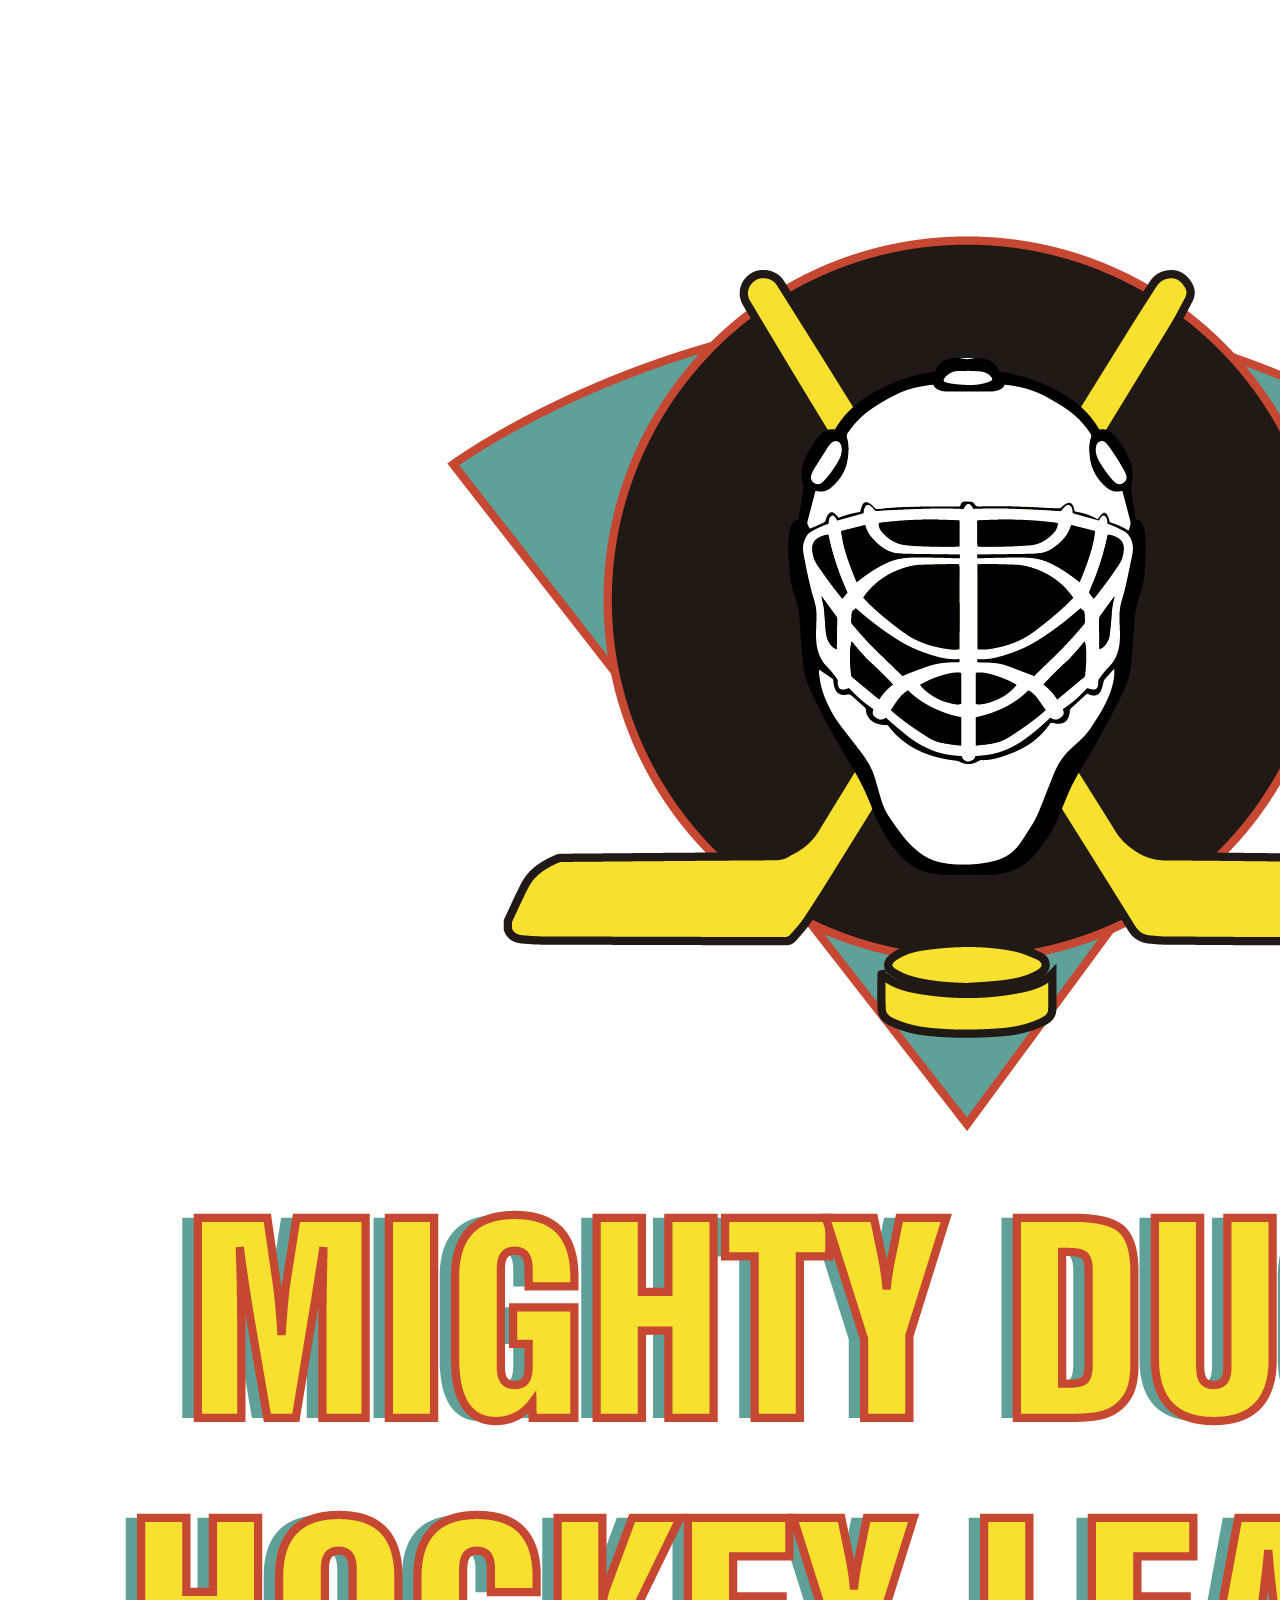
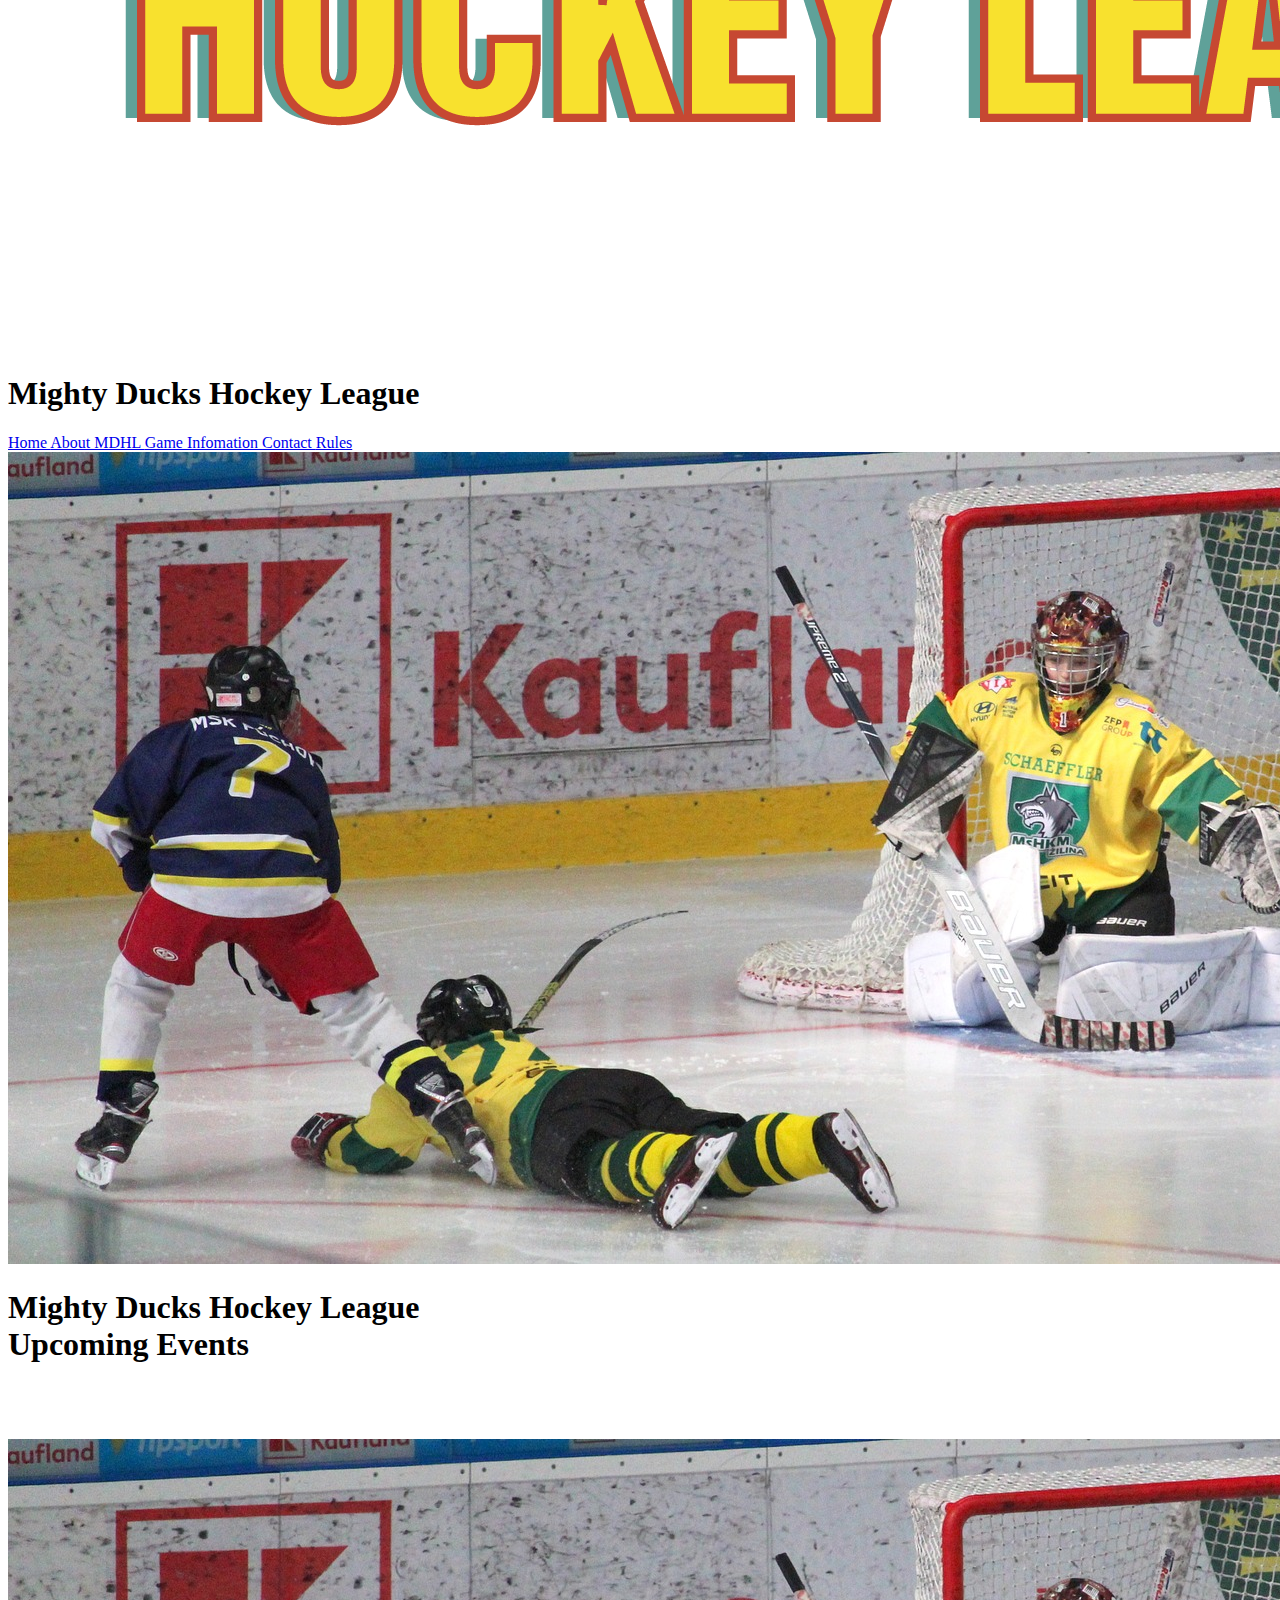
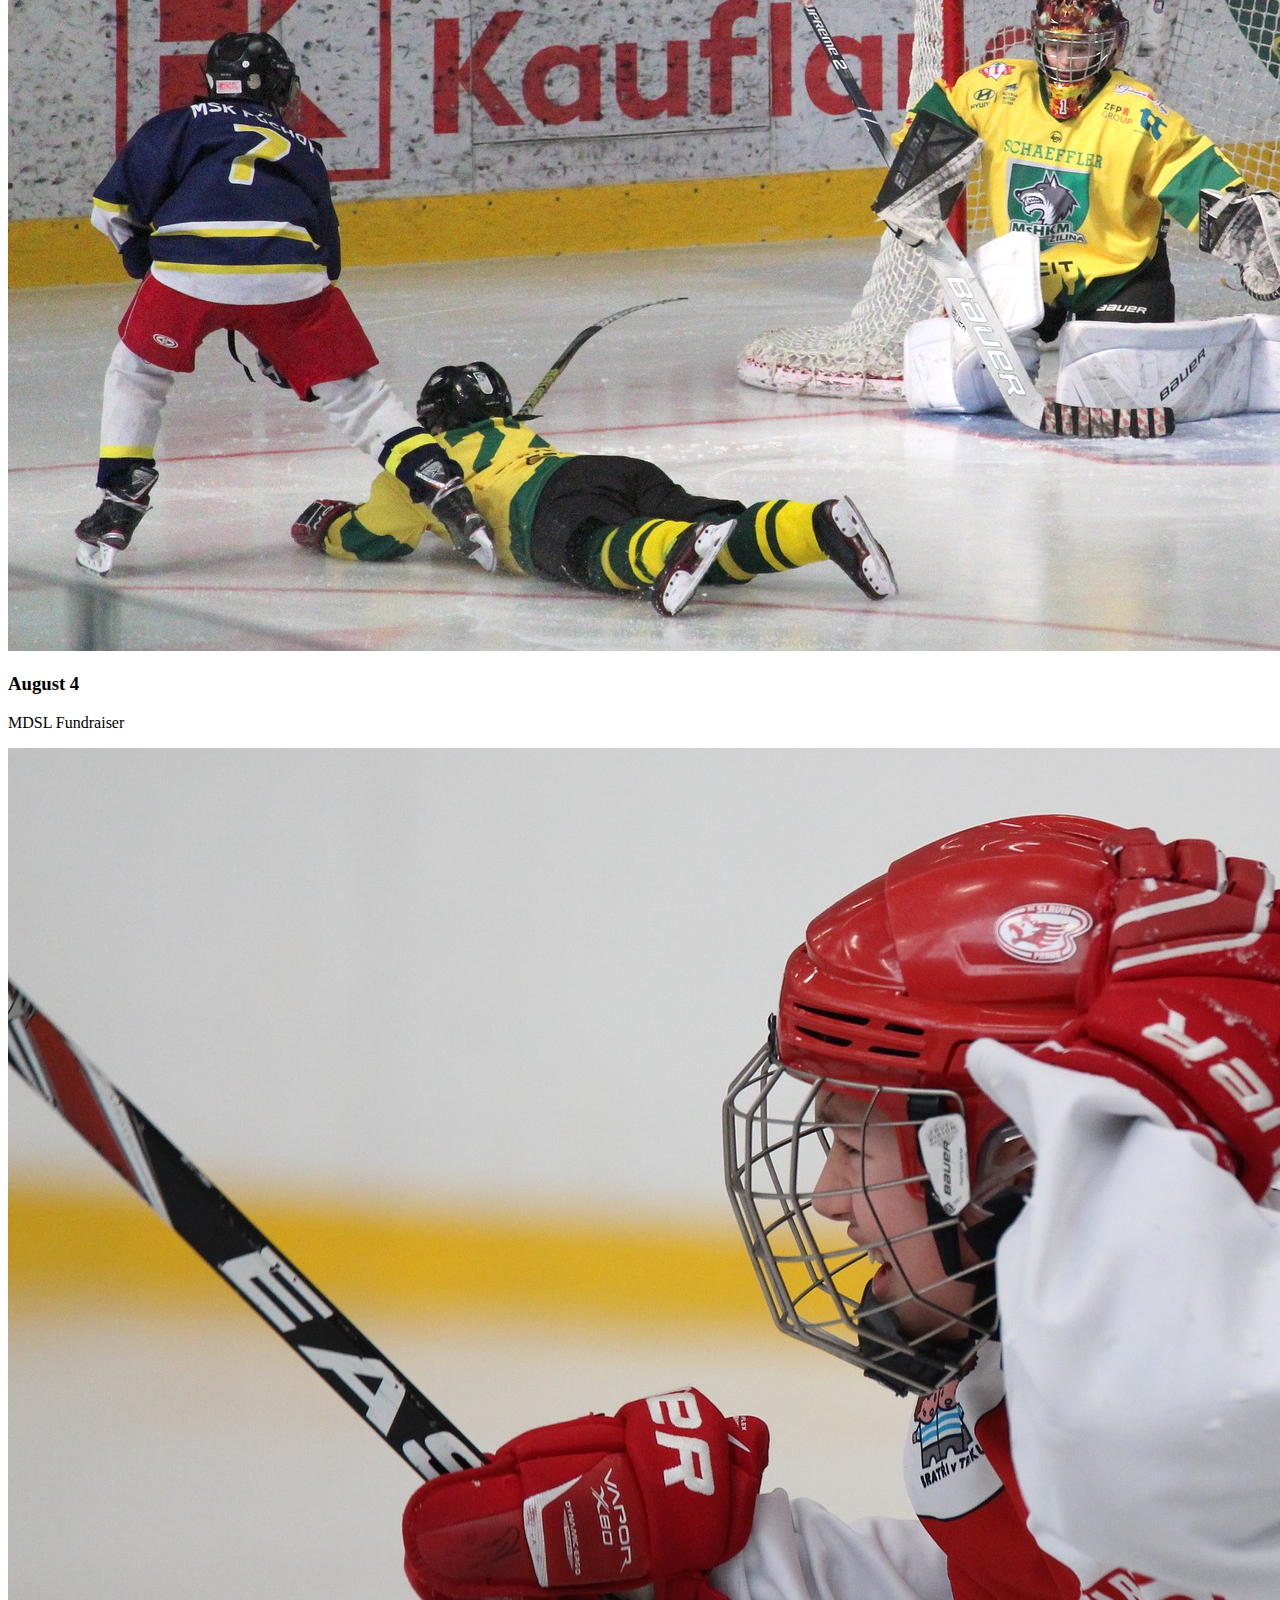
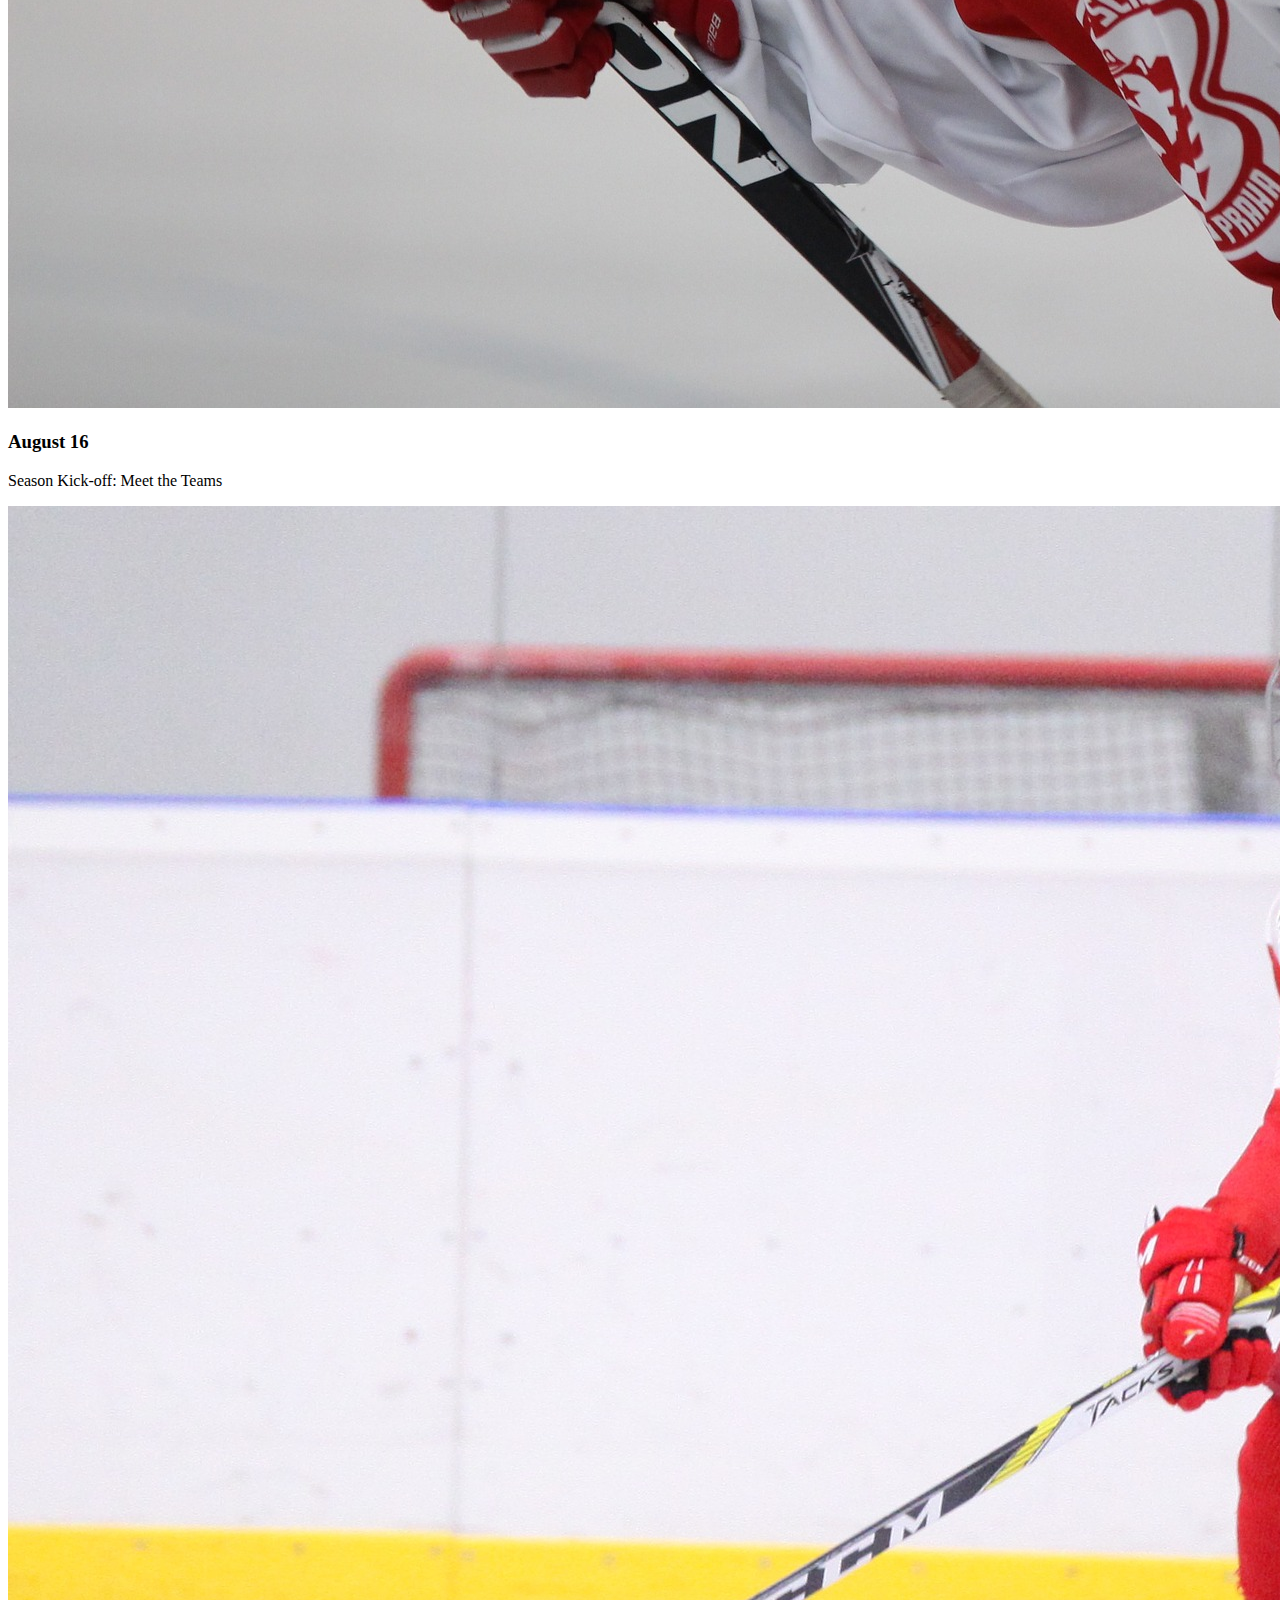
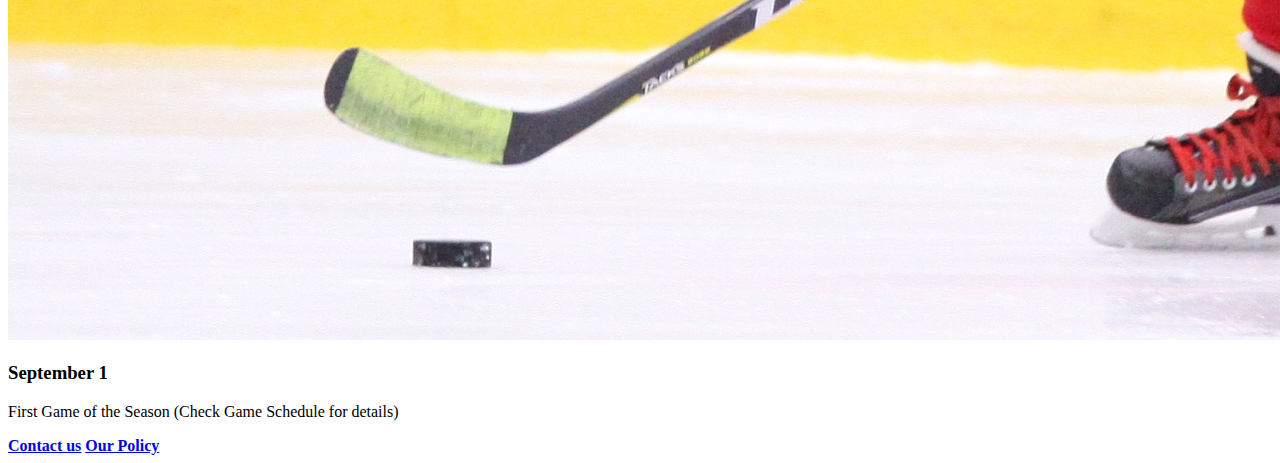
==== index.html @ 062b53f7 "fix:falto-commit" ====
<!DOCTYPE html>
<html lang="es">

<head>

  <link rel="stylesheet" href="./assets/styles/owndesign.css">
  <!-- <link rel="stylesheet" href="./assets/styles.css"> -->
  <!-- <link rel="stylesheet" href="./assets/Website_Design1.css"> -->
  <meta charset="UTF-8">
  <title>Mighty Ducks</title>
  <link rel="shortcut icon" href="./assets/Logo-Mighty-ducks-01.png">

</head>

<body>


  <header>     

    <nav class="navbar">
       <div> <img id="logo" src="./assets/Logo-Mighty-ducks-01.png" alt="image hockey 3"> </div> 
           
      <div class="title"><h1>Mighty Ducks Hockey League </h1></div>
      <div>
          <a class="button" href="#"> Home </a>
          <a  class="button" href="about.html"> About MDHL </a>        
          <a  class="button" href="schedule.html"> Game Infomation </a>         
          <a  class="button" href="contact.html"> Contact </a>
          <a  class="button" href="policy.html"> Rules </a>
        </div>  
    </nav>


    <img id="image1" src="./assets/design1_image2.jpg" alt="image-hockey-3">
   
  </header>

  <main>
<div><h1> Mighty Ducks Hockey League
  <br>
  Upcoming Events</h1></div>
  <br>
  <br>

      <div>        
          <article class="content">
              
              <br>
              <div class="contenedor">
                <section>
                    <img src="./assets/design1_image2.jpg" alt="Buenos Aires">
                    <div>
                        <h3>August 4</h3>
                        <p>MDSL Fundraiser</p>  
                    </div>
                </section>
          
                <section>
                  <img src="./assets/hockey-1.jpg" alt="Buenos Aires">
                  <div>
                      <h3>August 16</h3>
                      <p>Season Kick-off: Meet the Teams</p>
                  </div>
                  
              </section>
          
              <section>
                <img src="./assets/hockey-2.jpg " alt="Buenos Aires">
                <div>
                    <h3>September 1</h3>
                    <p>First Game of the Season (Check Game Schedule for details)</p>
                </div>


              </div>
            </section>
          </article>

     </div>


    

   </main>
  <footer>
                
         
    <a href="contact.html"><b> Contact us</b></a>
     
           
    <a href="policy.html"> <b> Our Policy </b></a>
    
   
  
 </footer>  

  
</body>

</html>
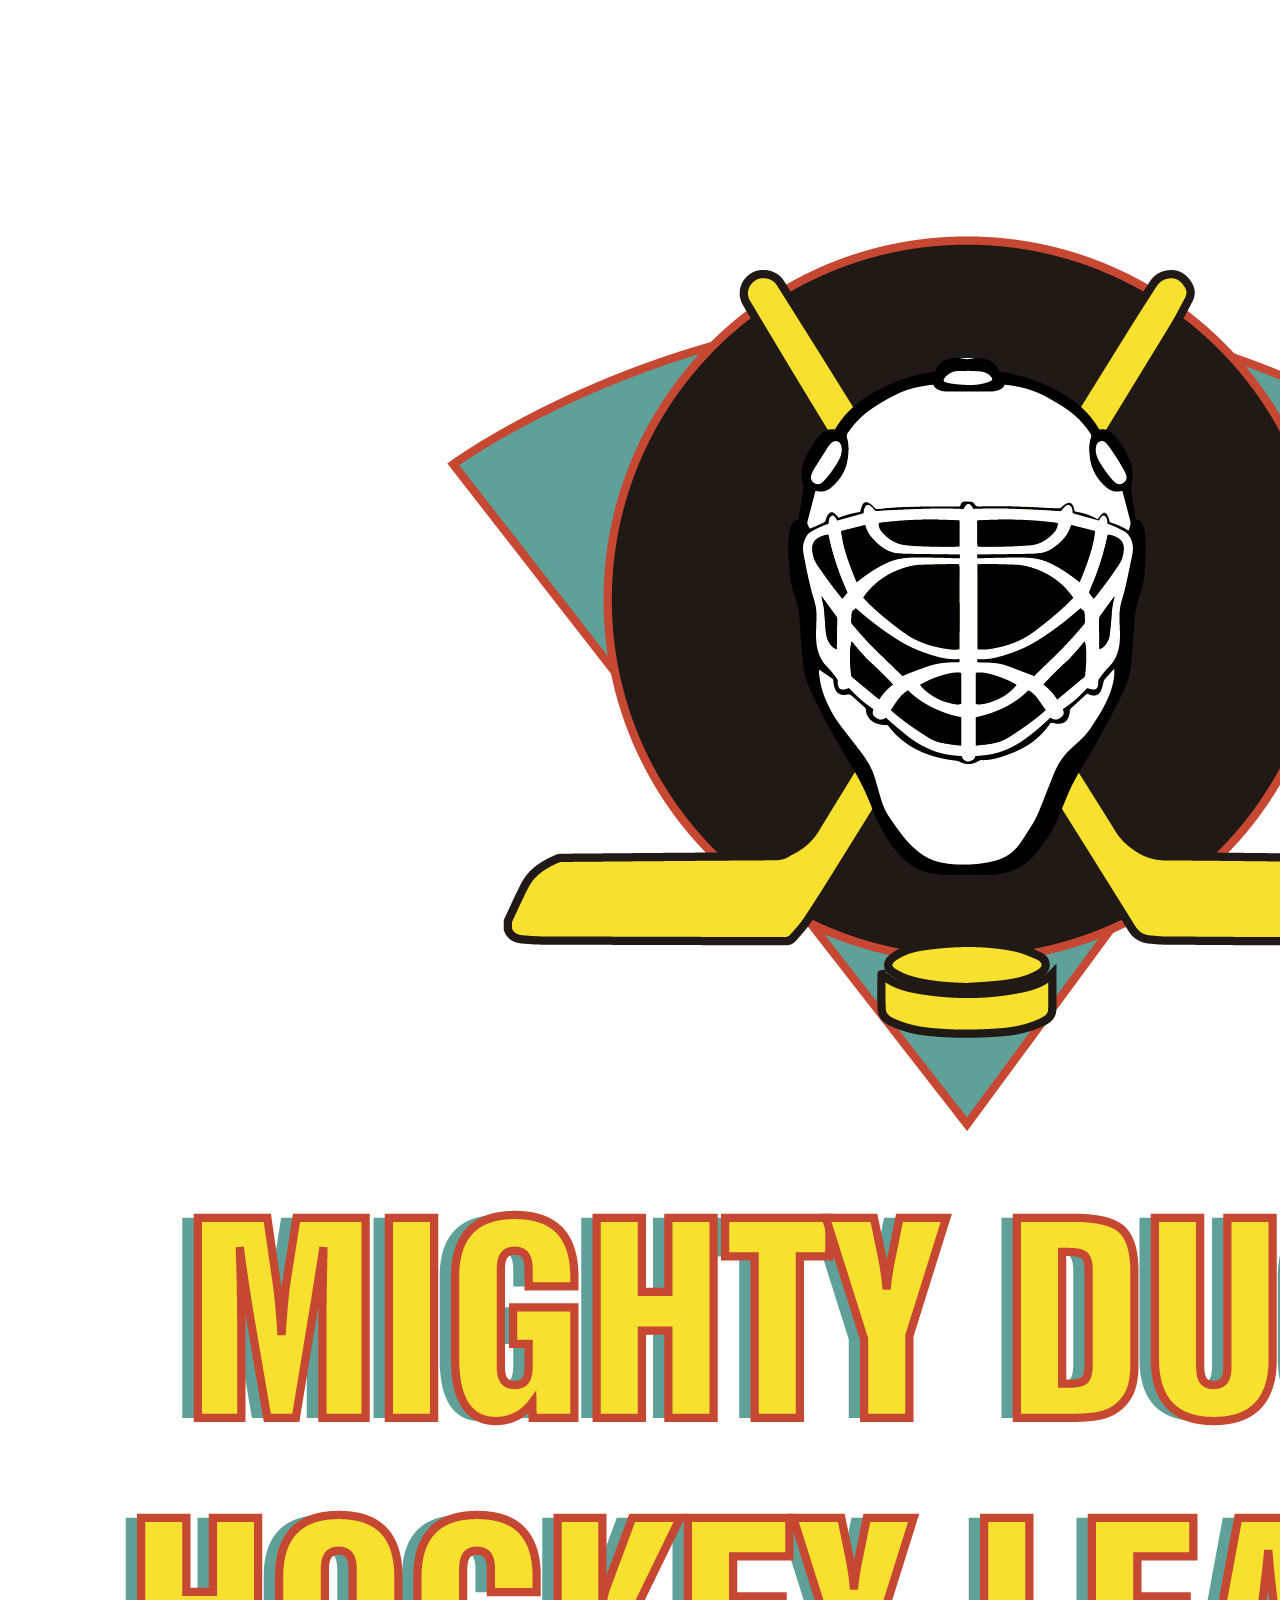
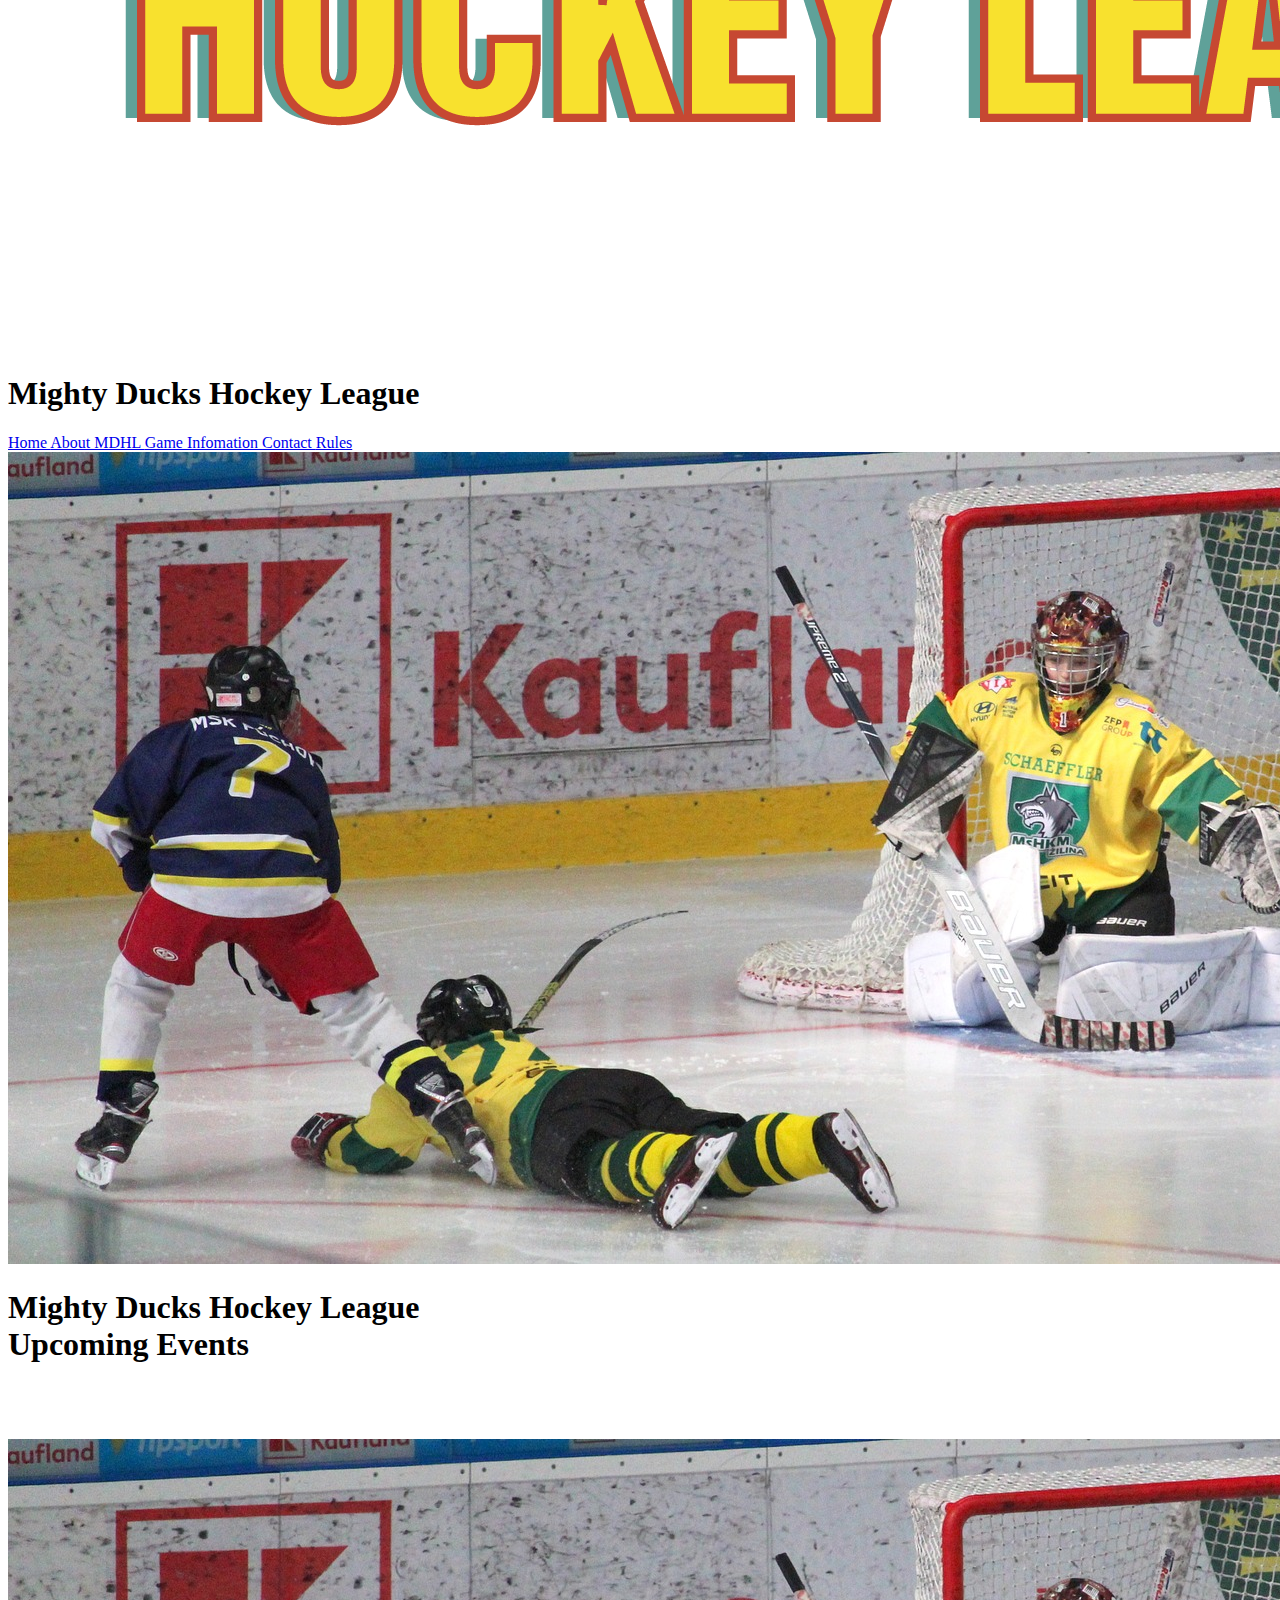
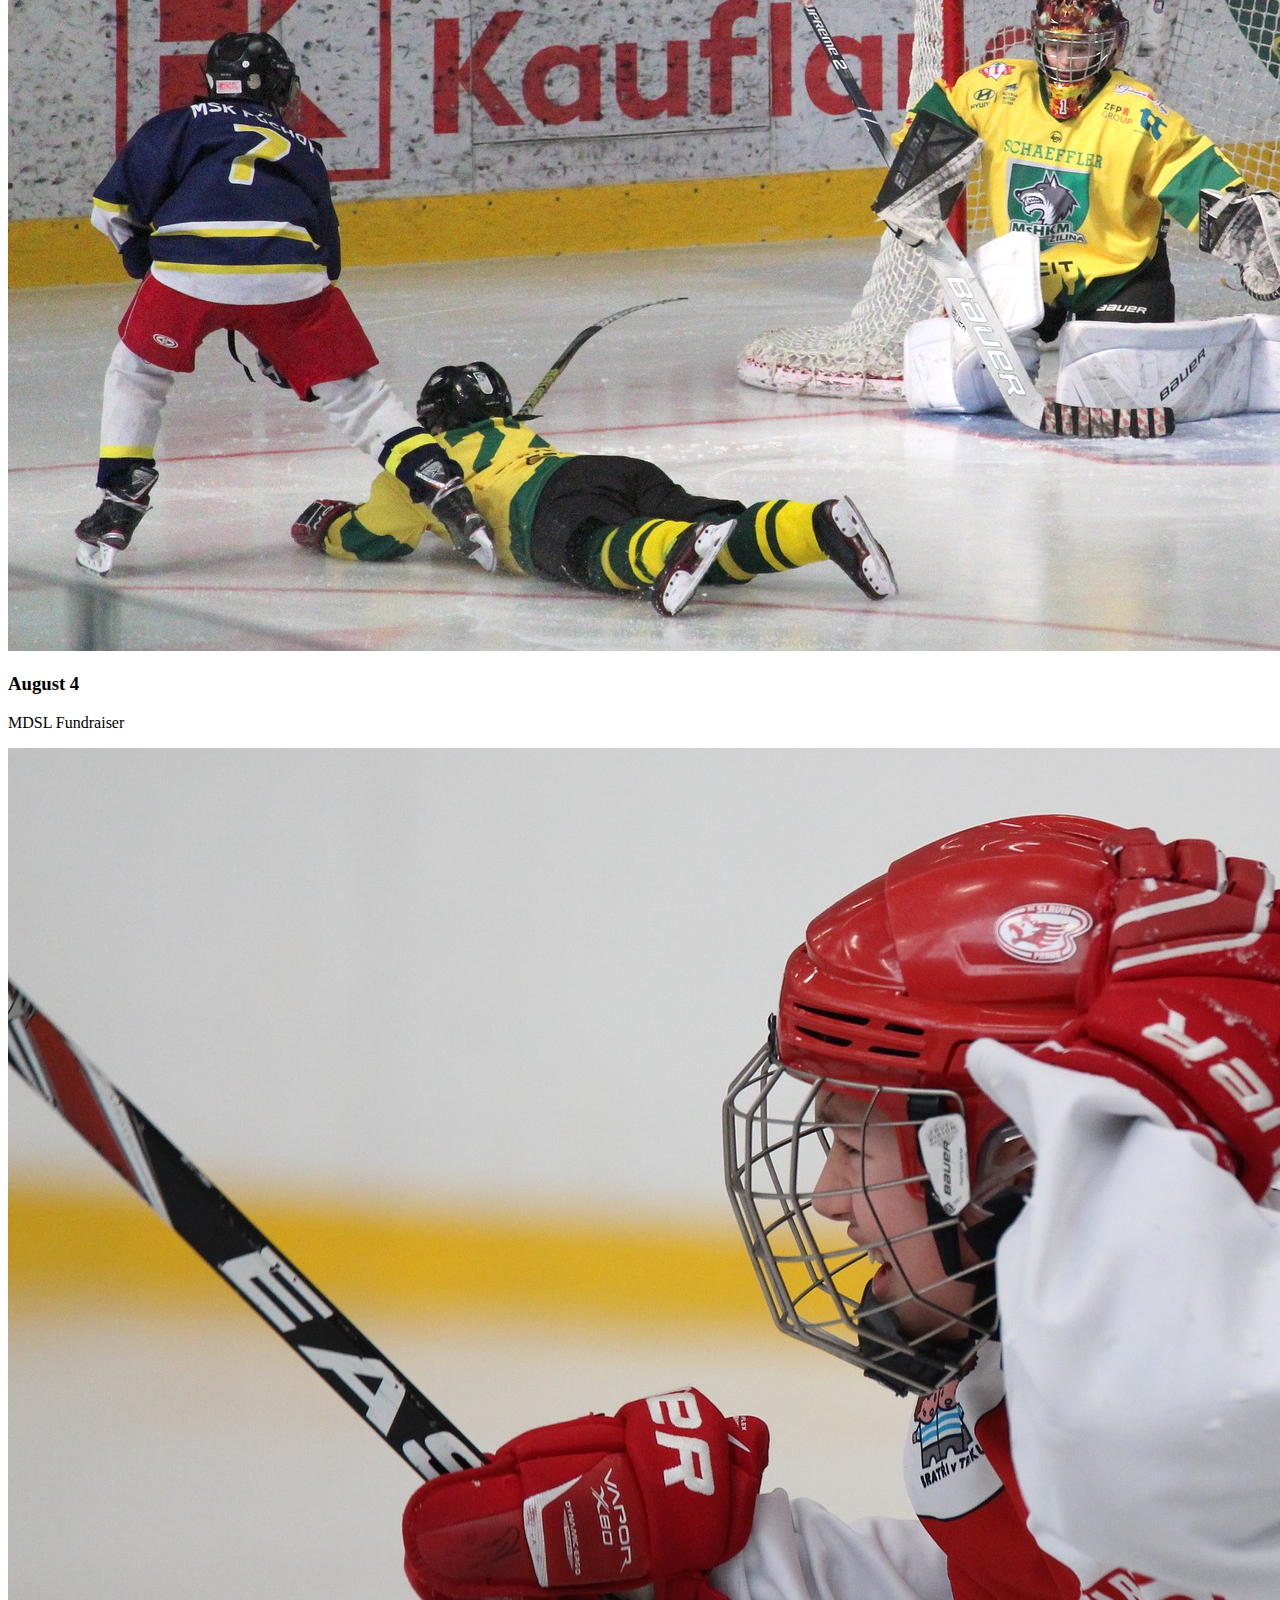
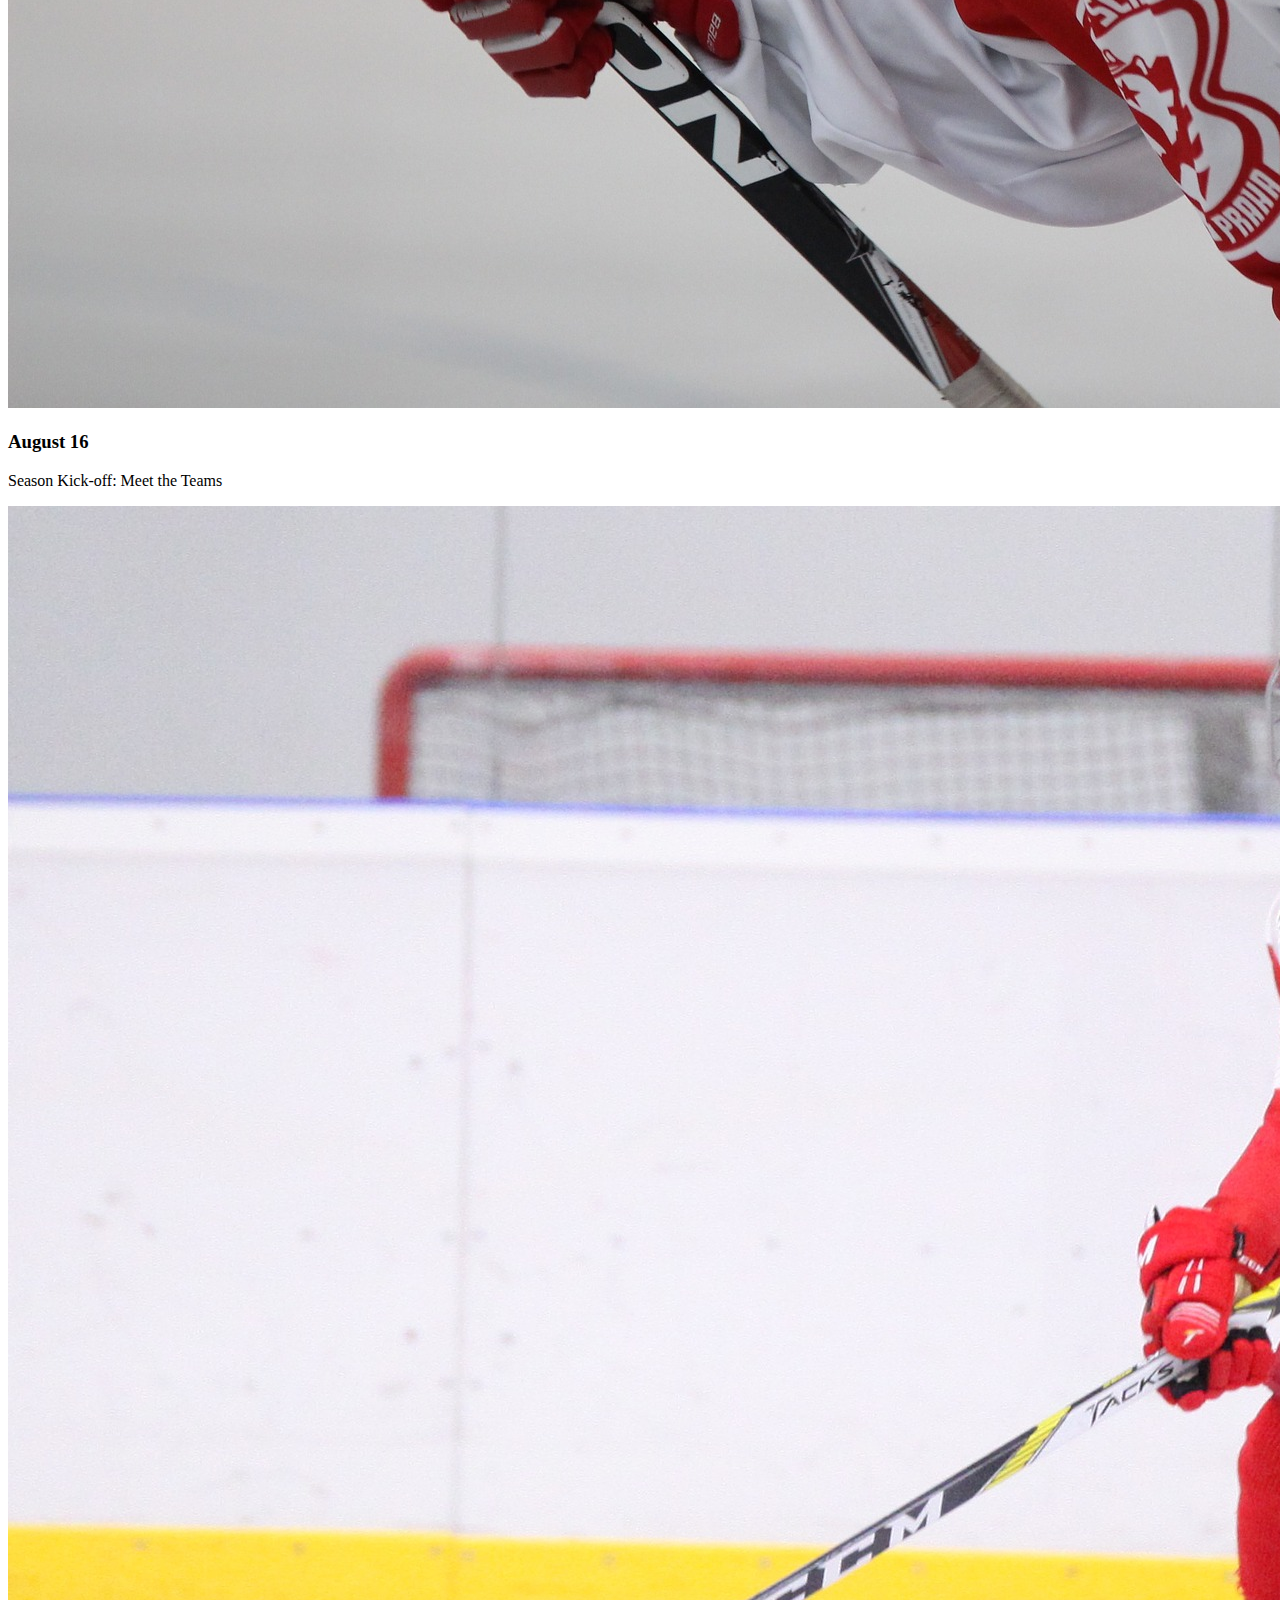
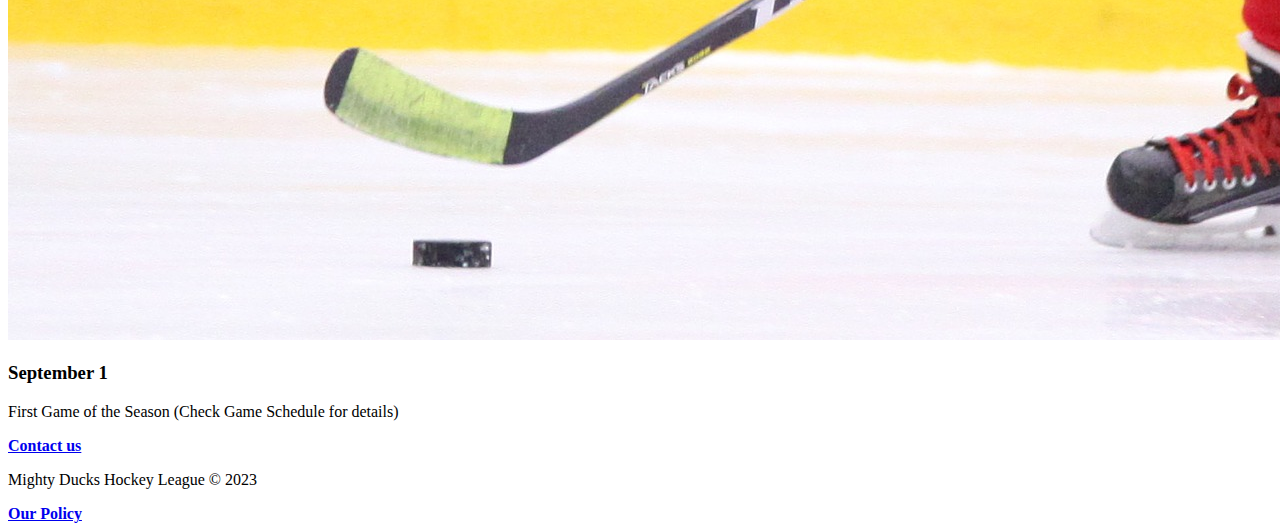
==== commit c7a2ba12: "fix footer margin left" ====
--- a/index.html
+++ b/index.html
@@ -15,35 +15,35 @@
 <body>
 
 
-  <header>     
-
-    <nav class="navbar">
-       <div> <img id="logo" src="./assets/Logo-Mighty-ducks-01.png" alt="image hockey 3"> </div> 
-           
-      <div class="title"><h1>Mighty Ducks Hockey League </h1></div>
-      <div>
-          <a class="button" href="#"> Home </a>
-          <a  class="button" href="about.html"> About MDHL </a>        
-          <a  class="button" href="schedule.html"> Game Infomation </a>         
-          <a  class="button" href="contact.html"> Contact </a>
-          <a  class="button" href="policy.html"> Rules </a>
-        </div>  
-    </nav>
+  <header>   
+      
+      
+    <img id="logo" src="./assets/Logo-Mighty-ducks-01.png" alt="image hockey 3"> </div> 
+            
+     <h1>Mighty Ducks Hockey League </h1>
+     <nav >     
+      <a  class="button" href="#"> Home </a>
+      <a  class="button" href="about.html"> About MDHL </a>        
+      <a  class="button" href="schedule.html"> Game Infomation </a>         
+      <a  class="button" href="contact.html"> Contact </a>
+      <a  class="button" href="policy.html"> Rules </a>           
+     </nav>
+ 
+    
+</header>
+<div><img id="image1" src="./assets/design1_image2.jpg" alt="image-hockey-3"></div>
 
 
-    <img id="image1" src="./assets/design1_image2.jpg" alt="image-hockey-3">
-   
-  </header>
+  <main>
 
-  <main>
+
 <div><h1> Mighty Ducks Hockey League
   <br>
   Upcoming Events</h1></div>
   <br>
   <br>
 
-      <div>        
-          <article class="content">
+     
               
               <br>
               <div class="contenedor">
@@ -74,9 +74,8 @@
 
               </div>
             </section>
-          </article>
 
-     </div>
+     
 
 
     
@@ -87,7 +86,7 @@
          
     <a href="contact.html"><b> Contact us</b></a>
      
-           
+    <p>Mighty Ducks Hockey League © 2023</p>
     <a href="policy.html"> <b> Our Policy </b></a>
     
    
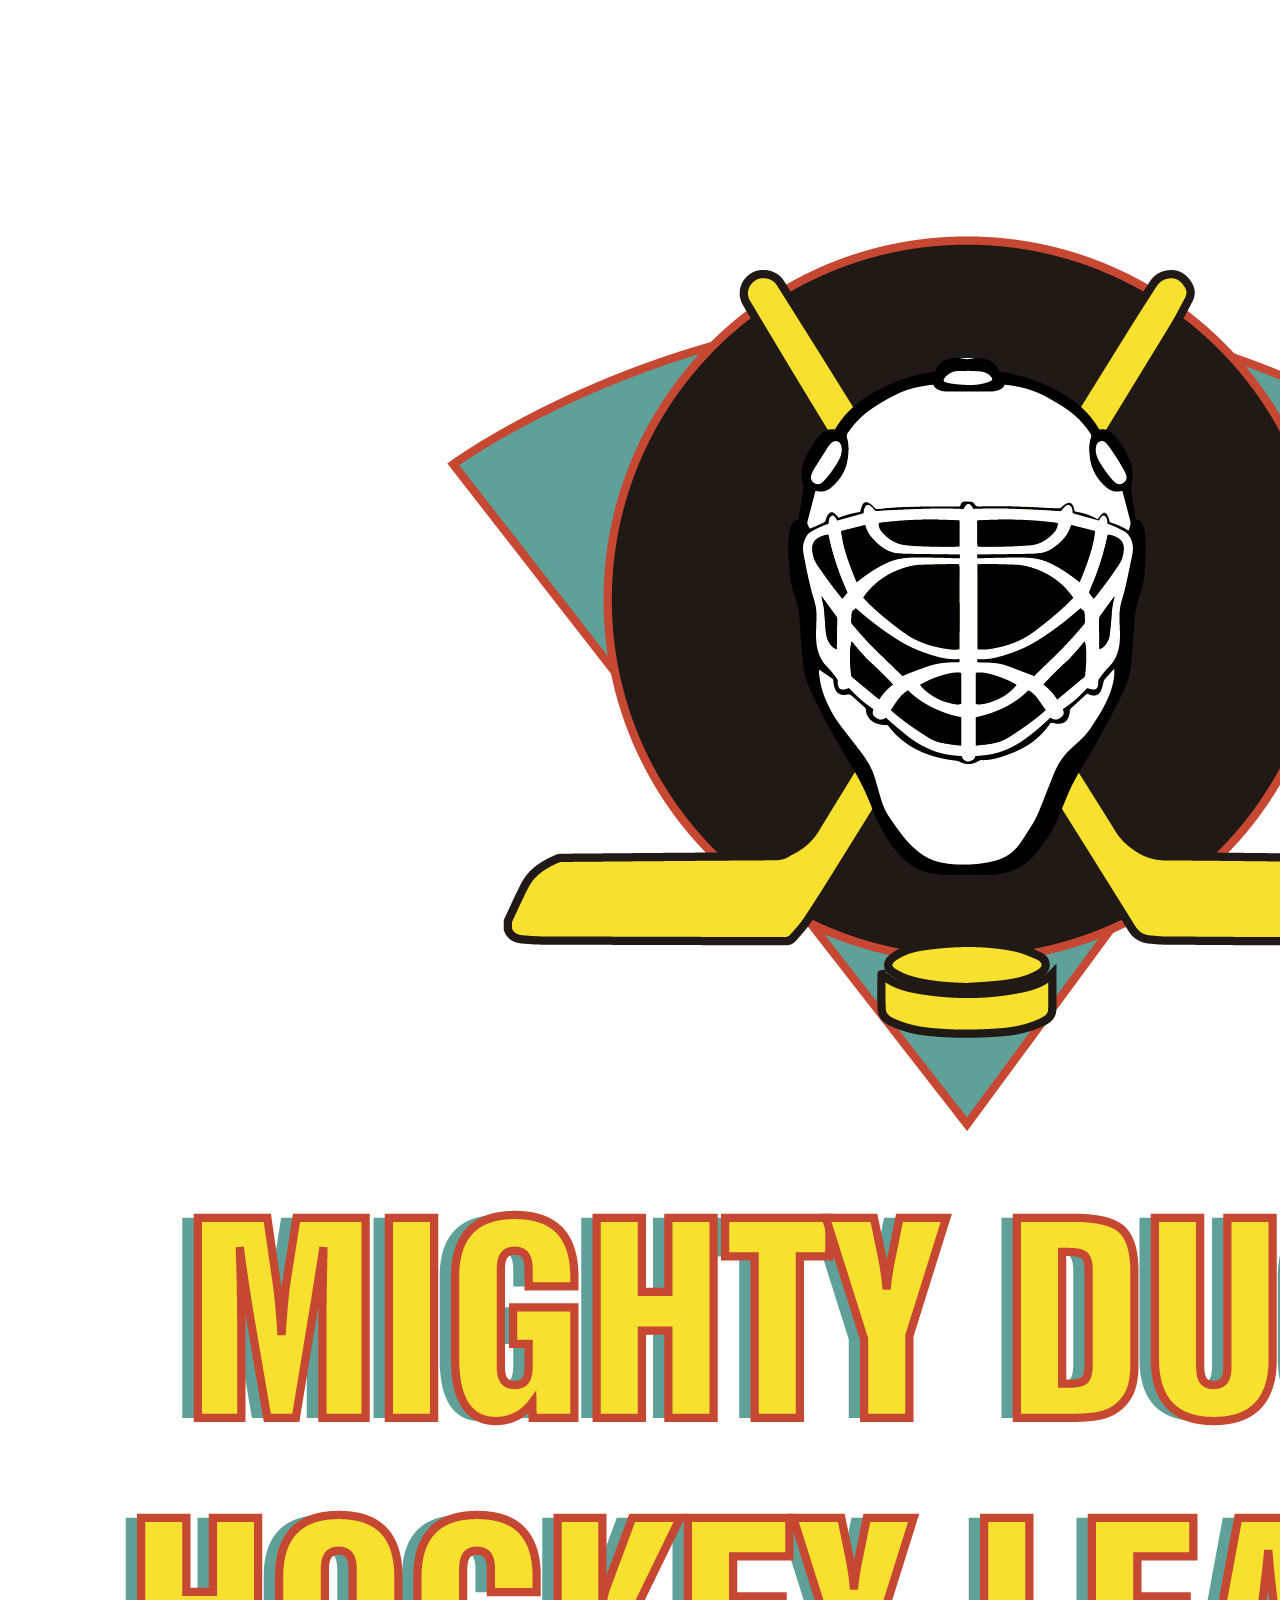
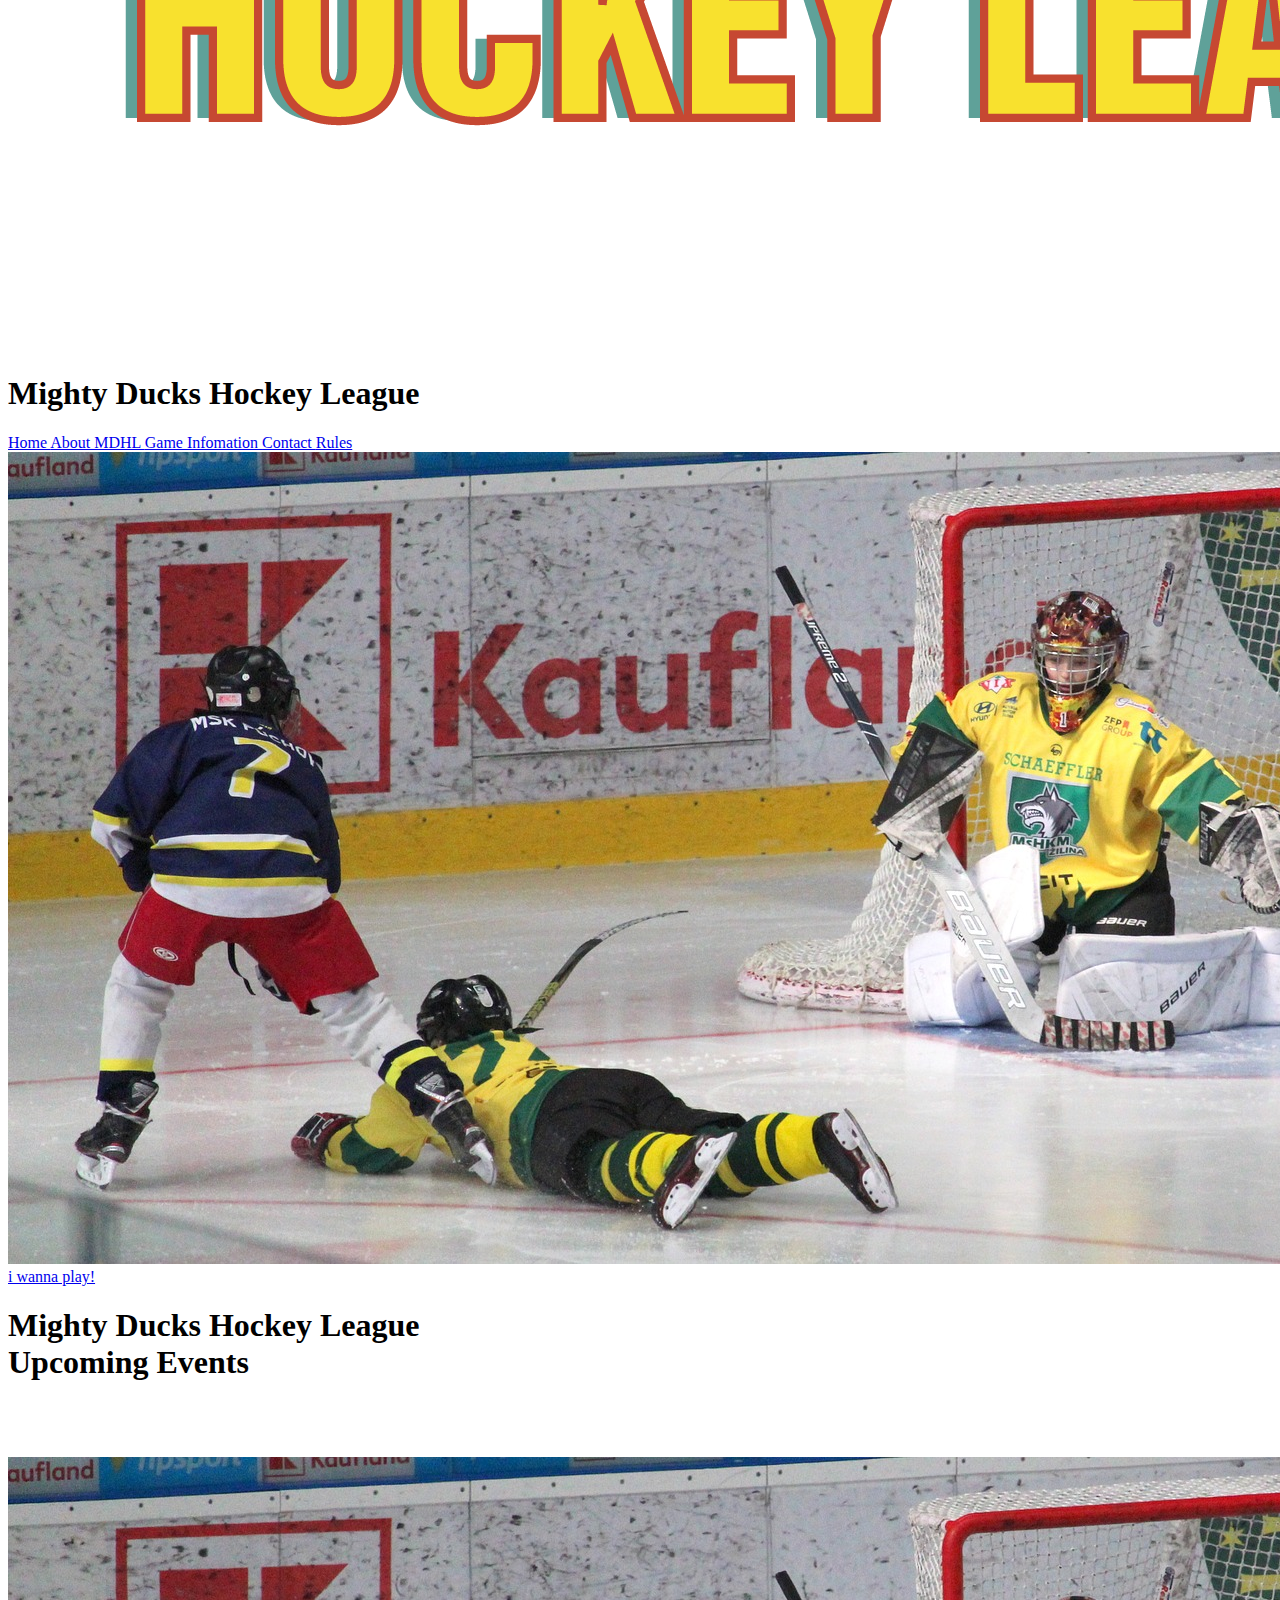
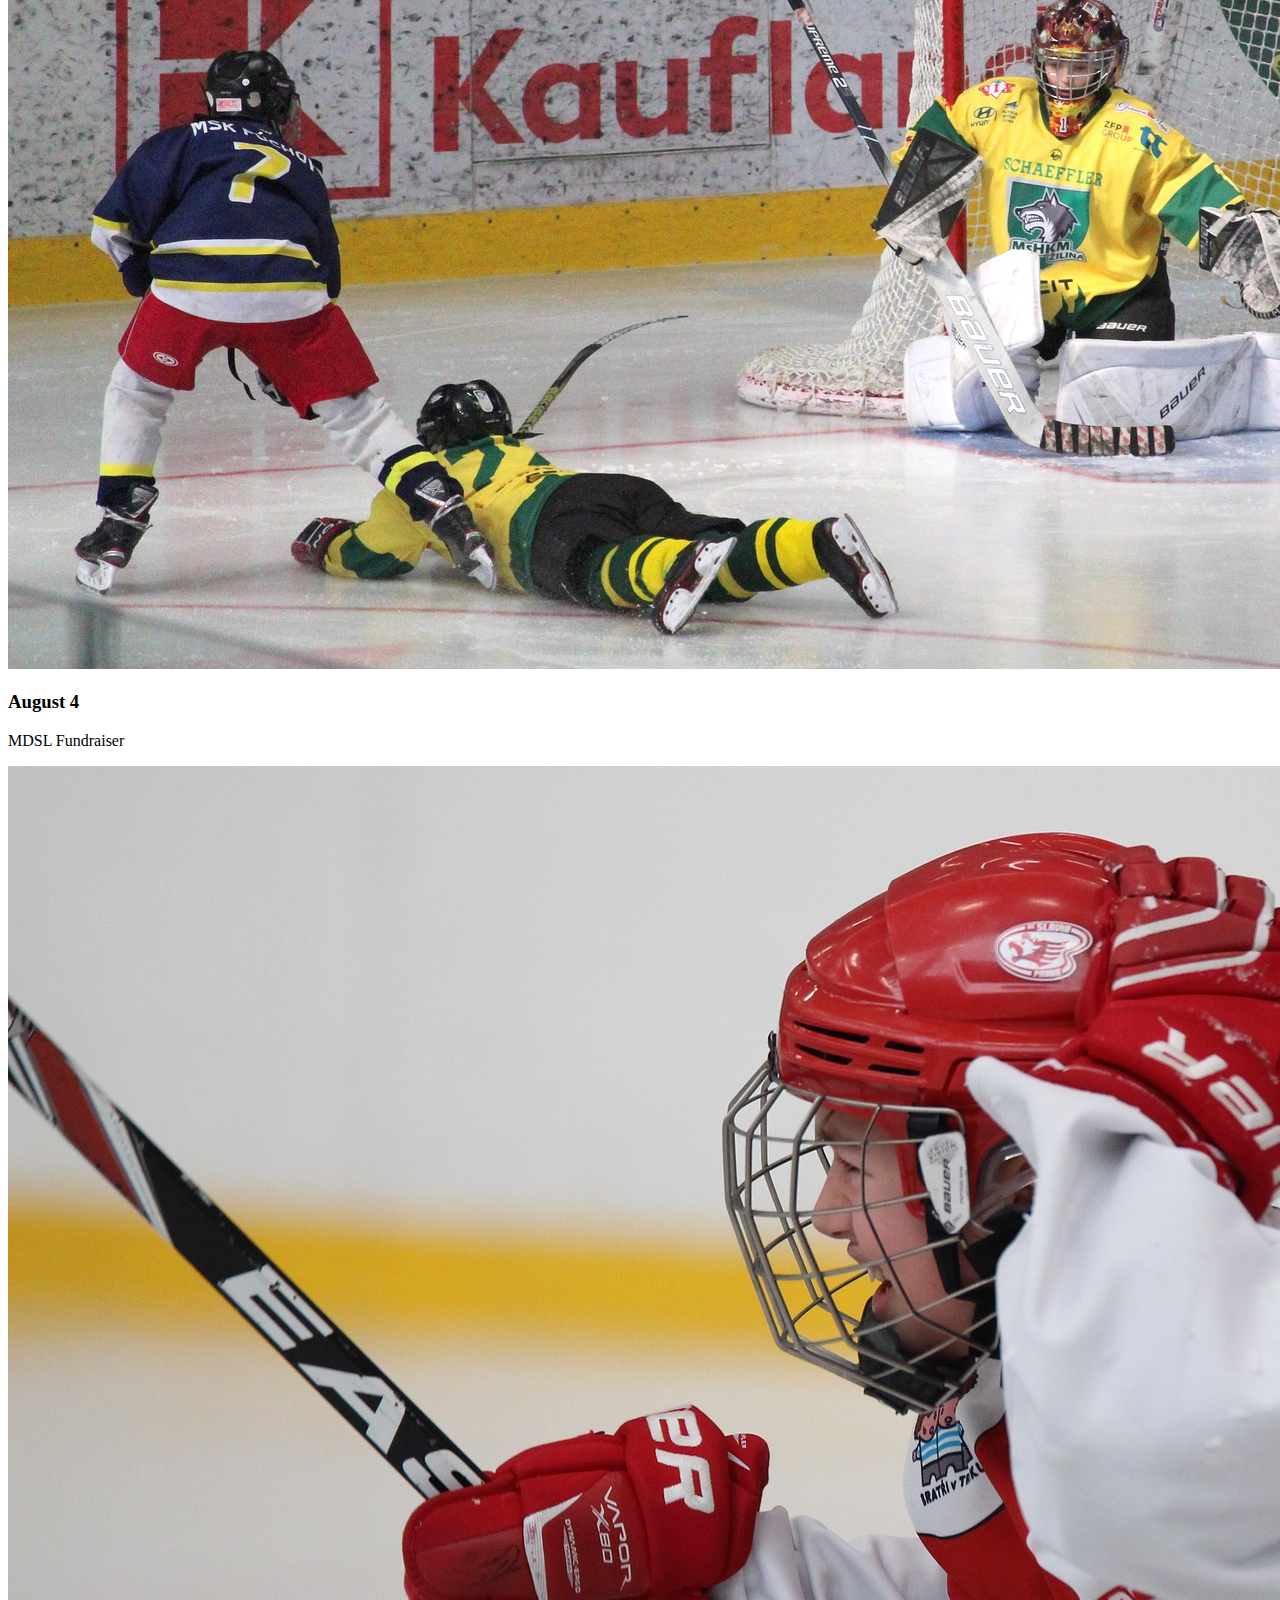
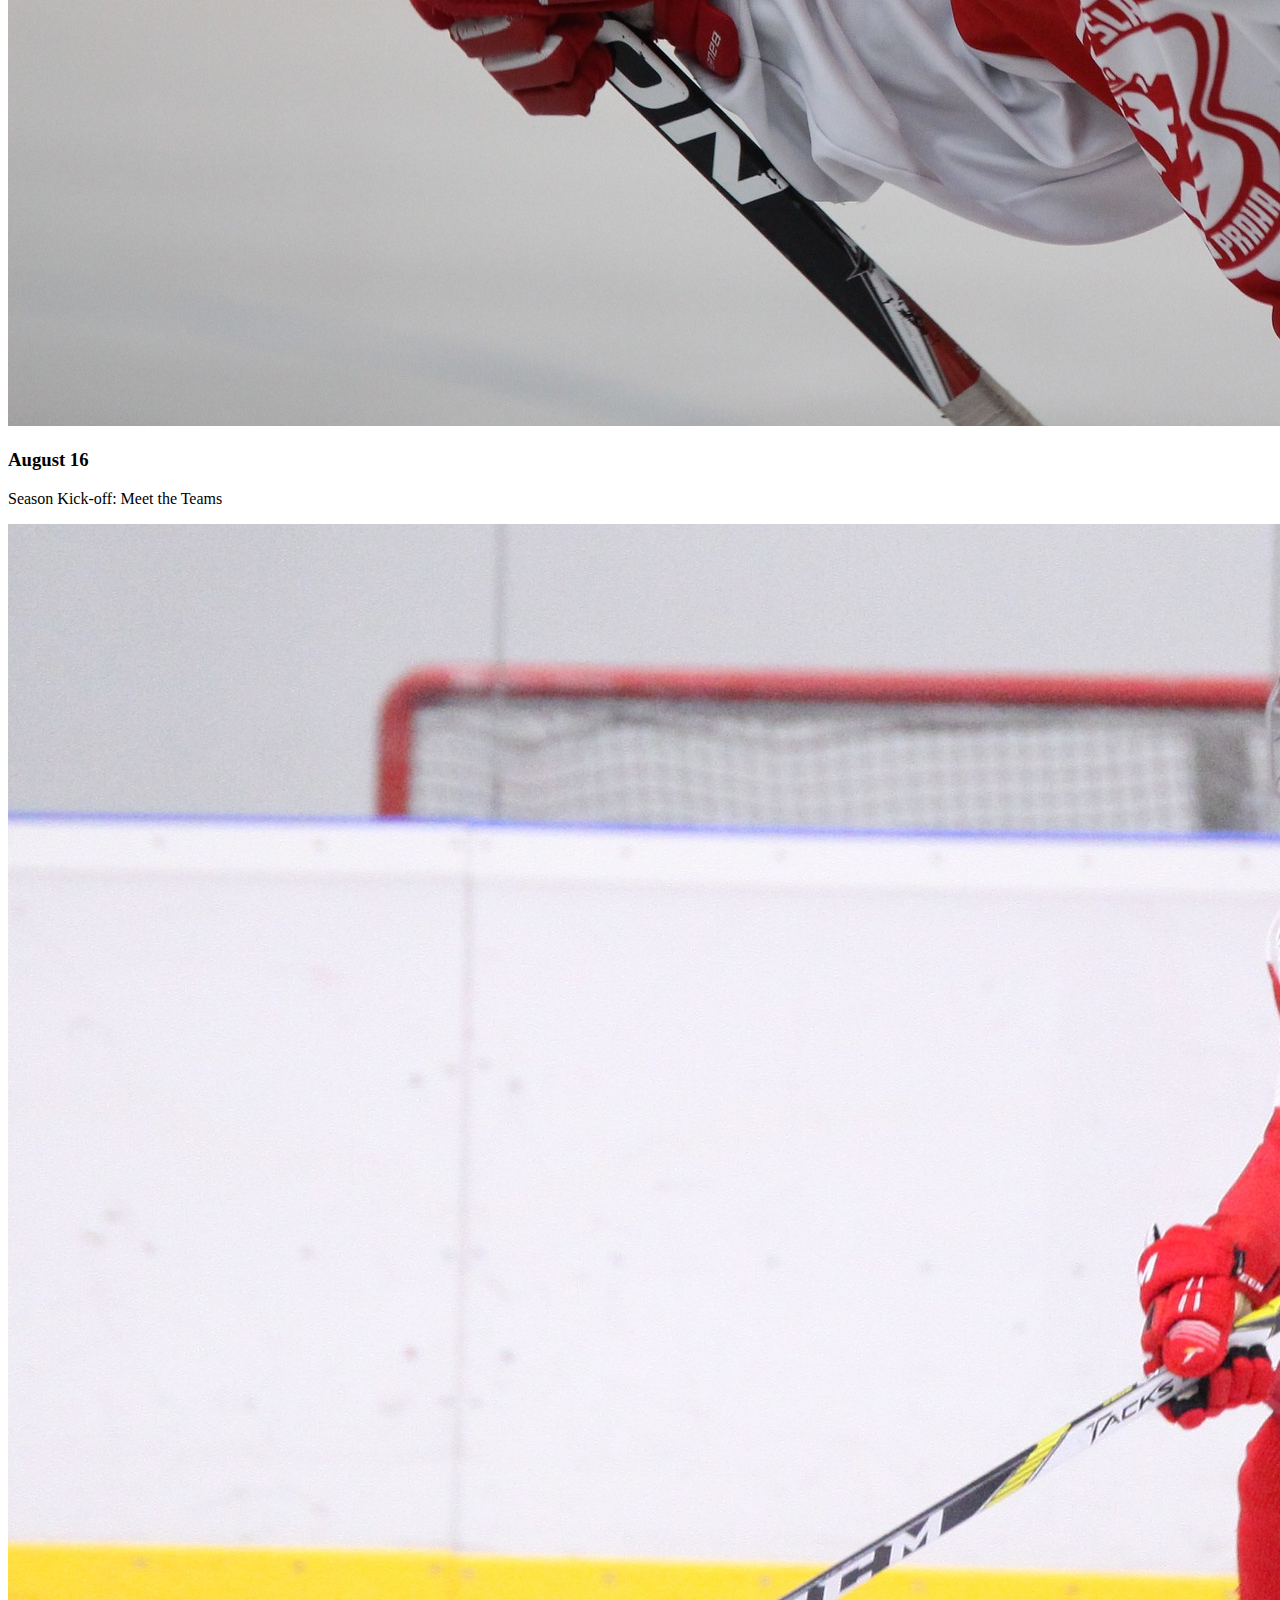
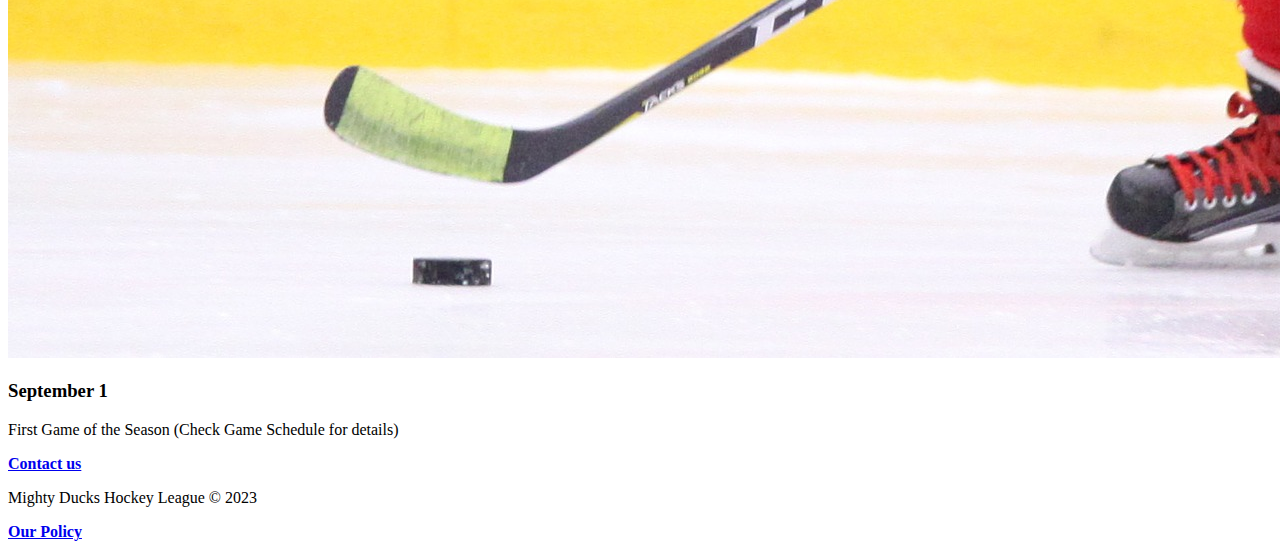
==== commit 09e59efe: "termine form" ====
--- a/index.html
+++ b/index.html
@@ -35,6 +35,12 @@
 
 
   <main>
+
+    <div id="sign1">
+      
+      <a href="registration-form.html">i wanna play!</a>
+    
+    </div>
 
 
 <div><h1> Mighty Ducks Hockey League
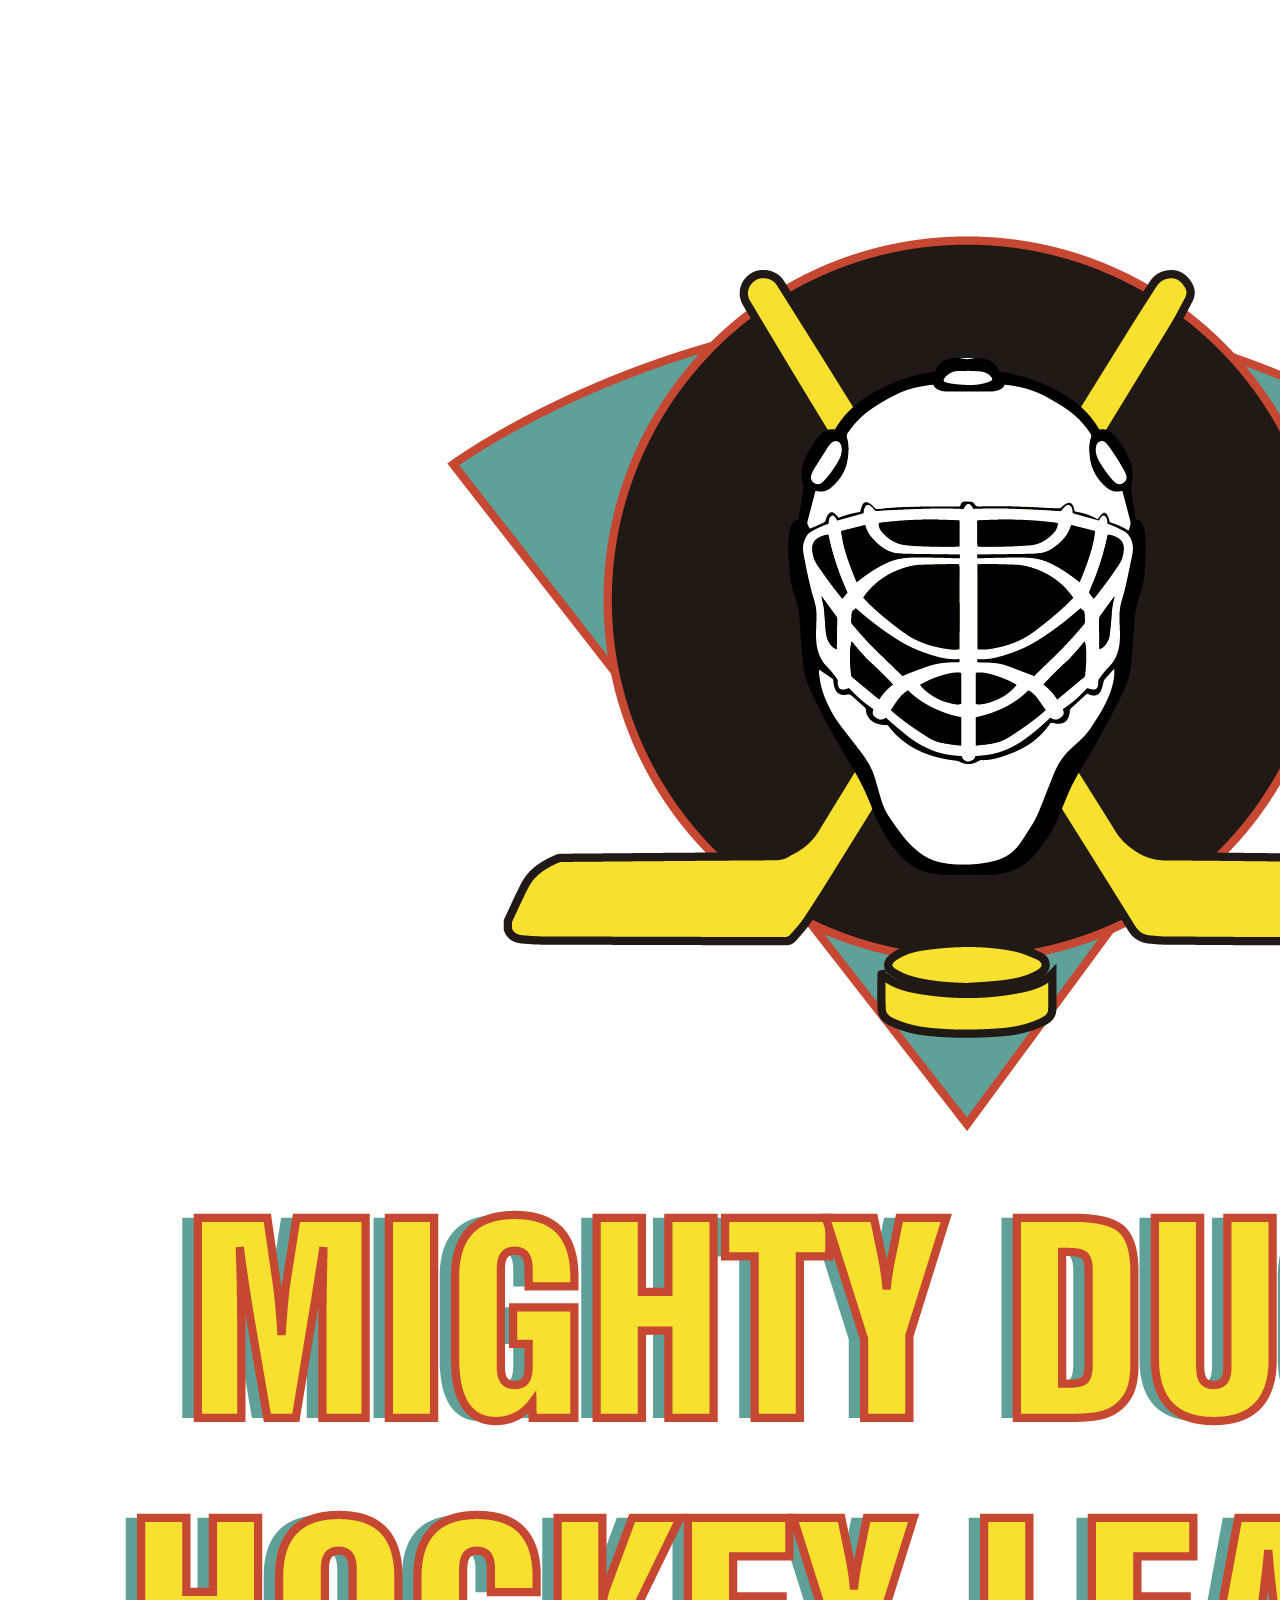
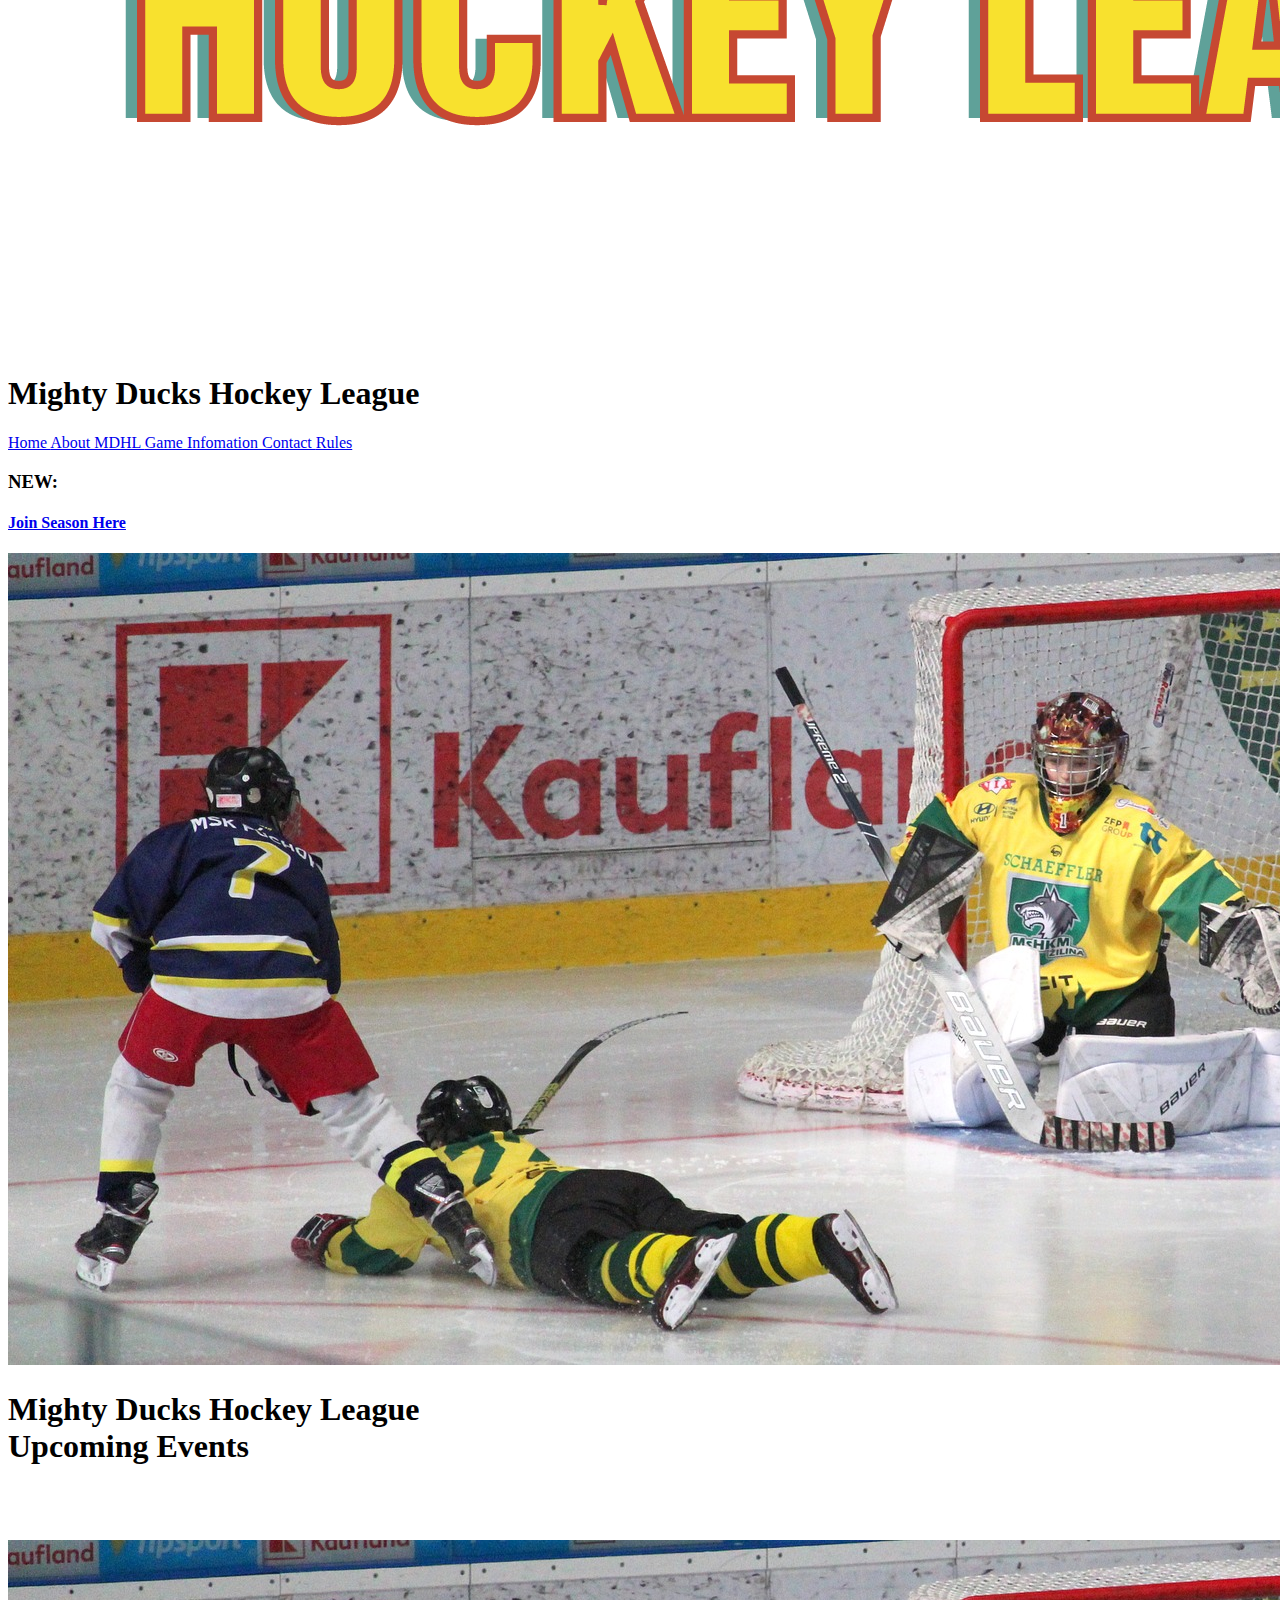
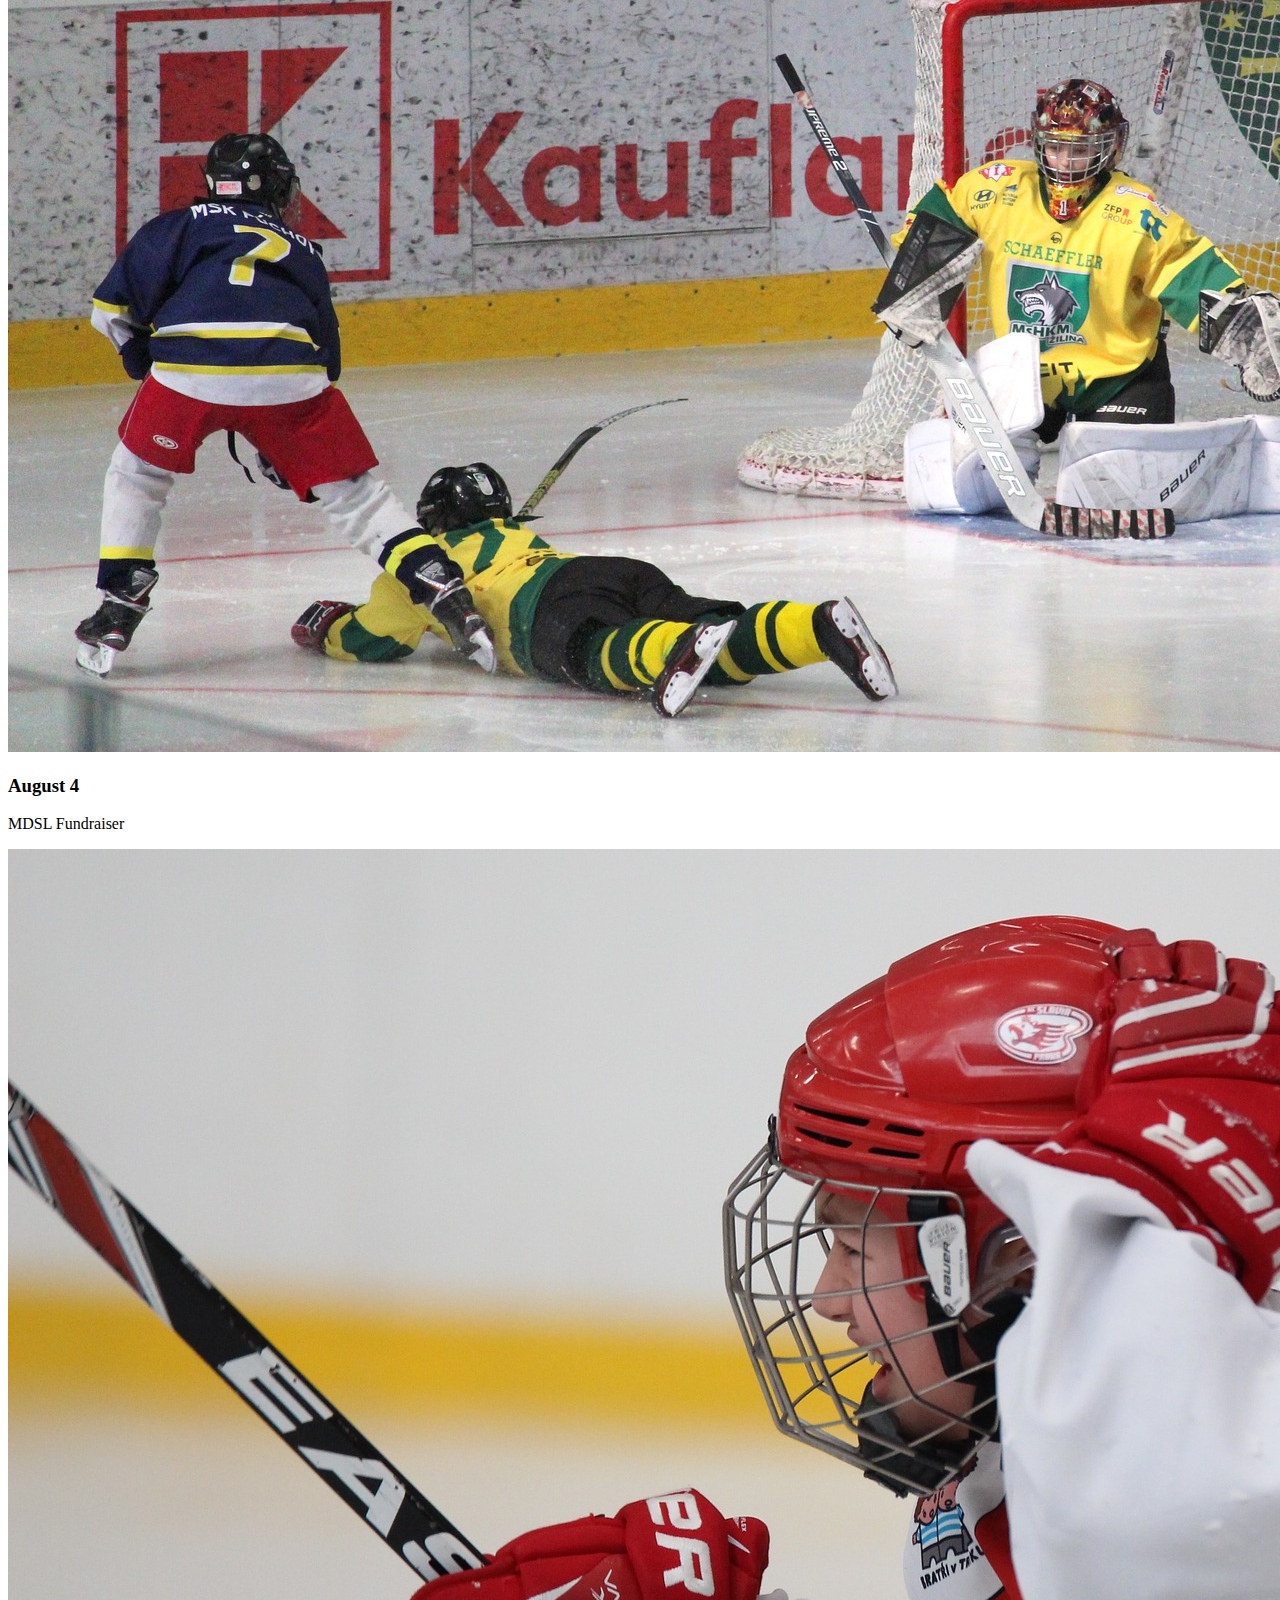
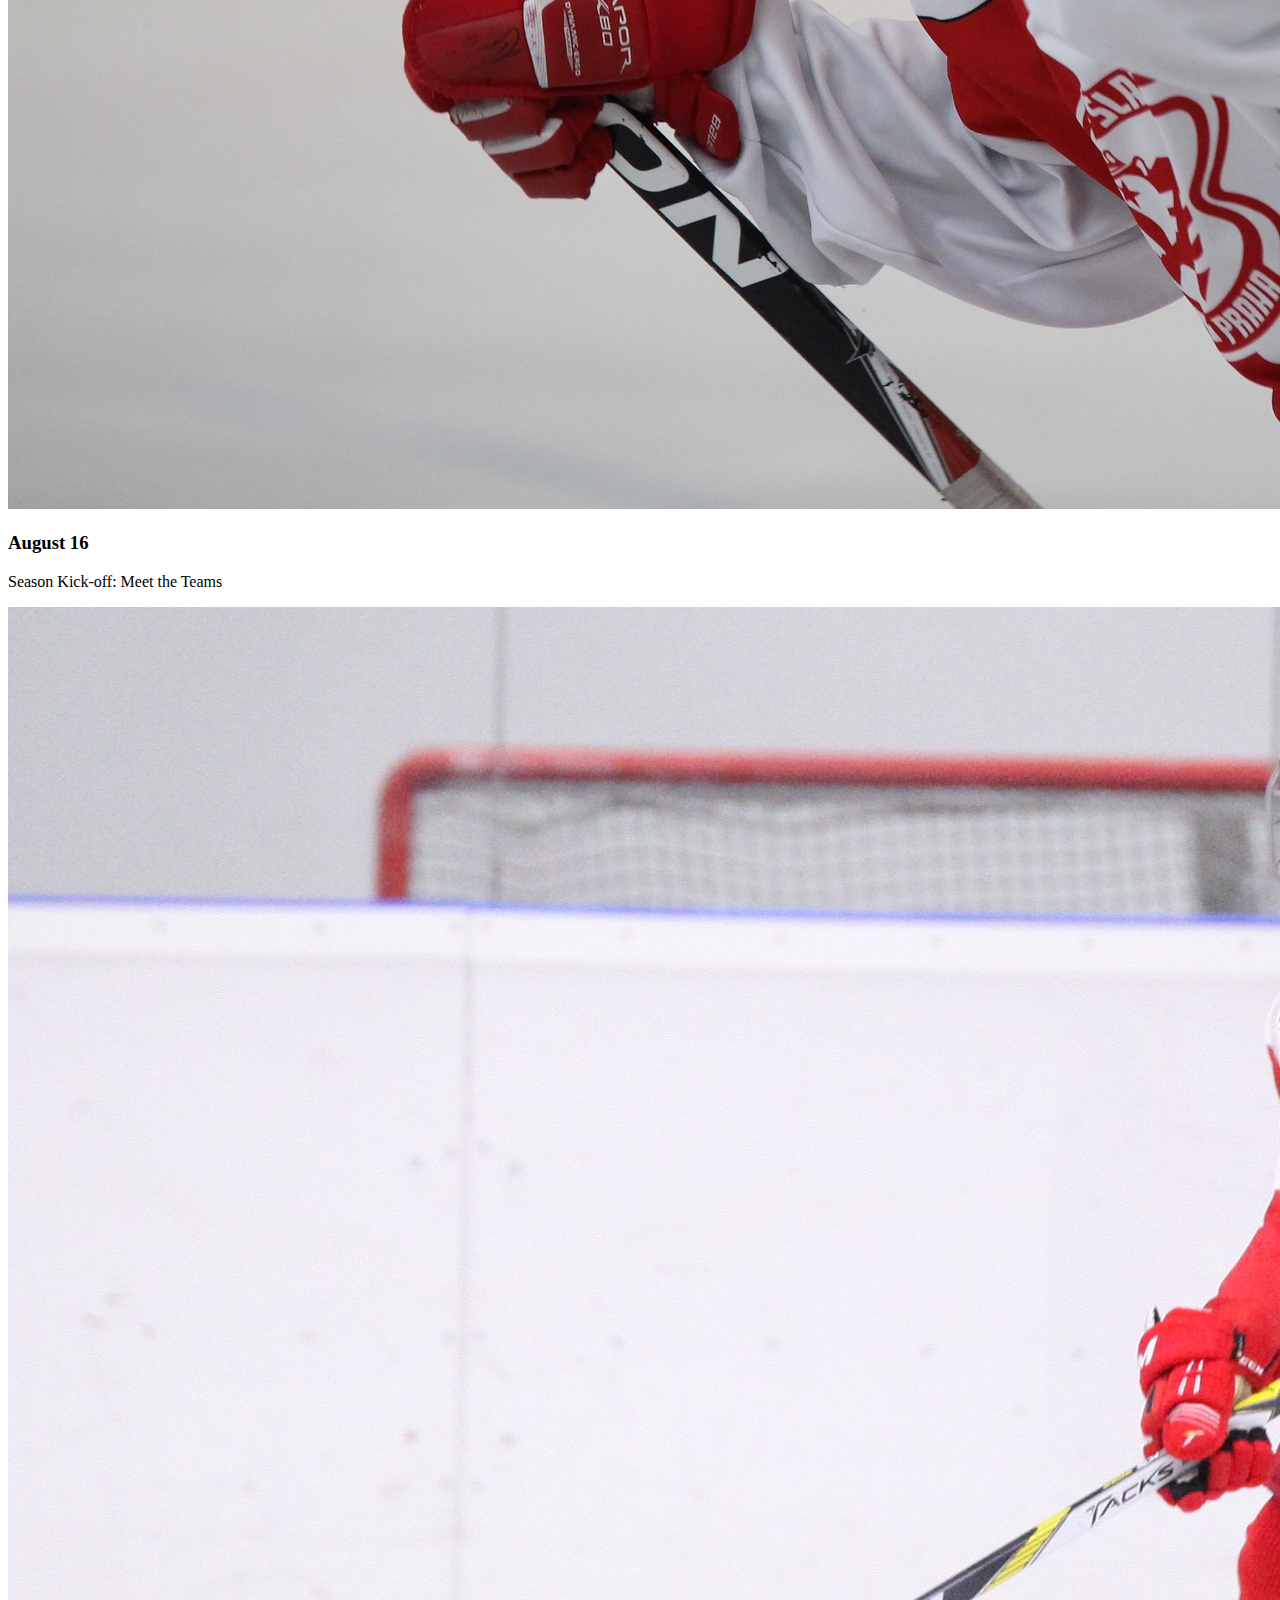
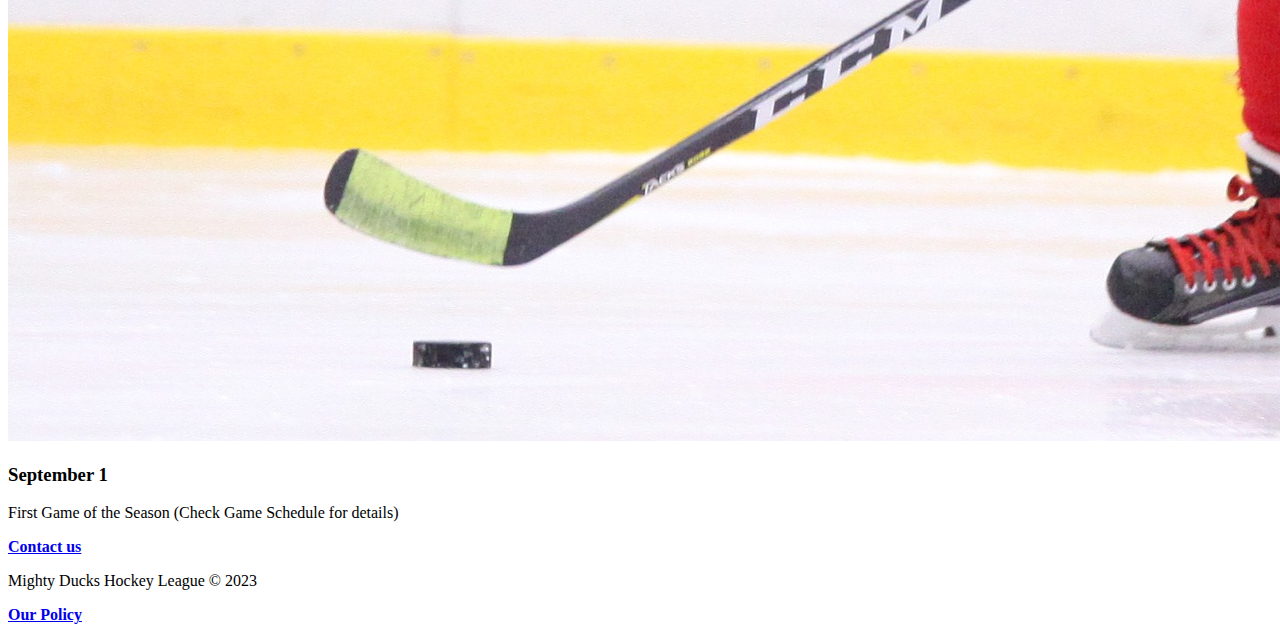
==== commit af53764d: "agrego joinbuttton" ====
--- a/index.html
+++ b/index.html
@@ -31,6 +31,9 @@
  
     
 </header>
+<div class="joinbutton"> <h3>NEW: </h3> <a href="registration-form.html"> <h4> Join Season Here </h4></a></div>
+
+
 <div><img id="image1" src="./assets/design1_image2.jpg" alt="image-hockey-3"></div>
 
 
@@ -38,7 +41,7 @@
 
     <div id="sign1">
       
-      <a href="registration-form.html">i wanna play!</a>
+    
     
     </div>
 
